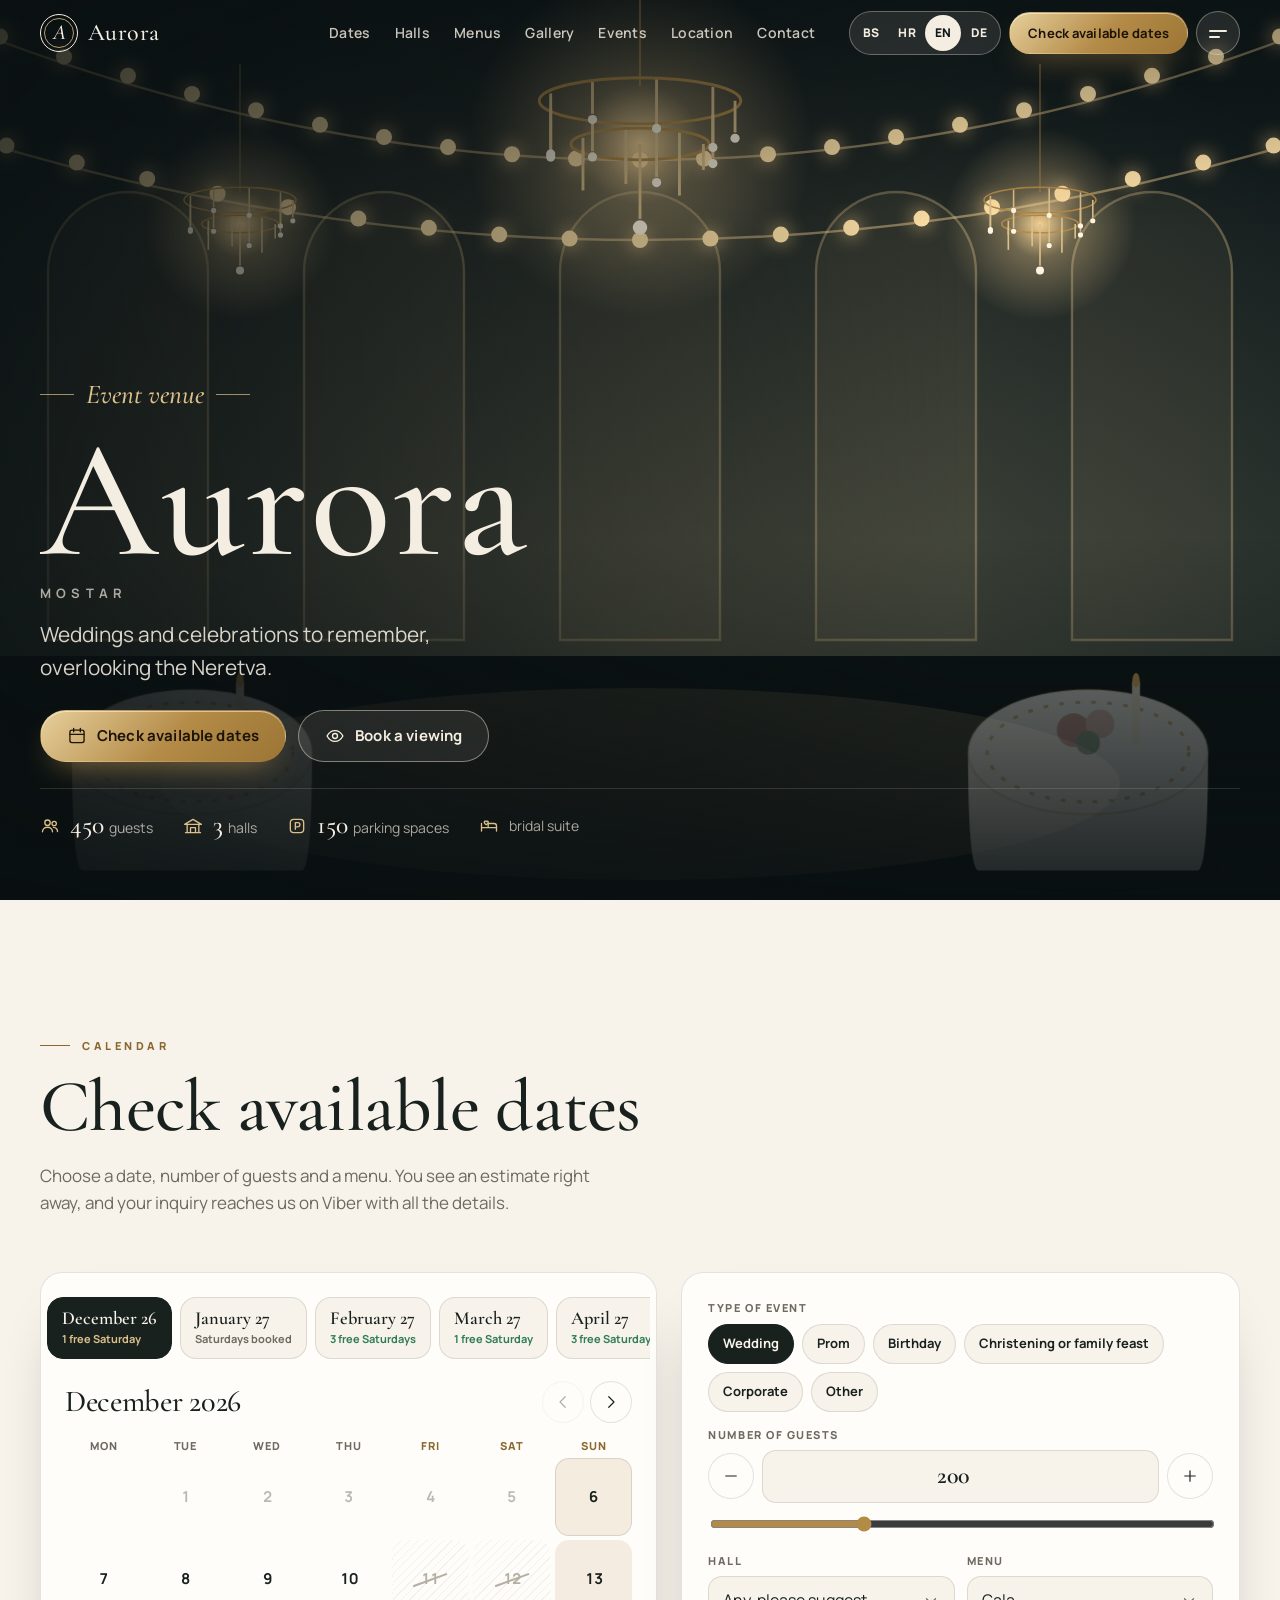
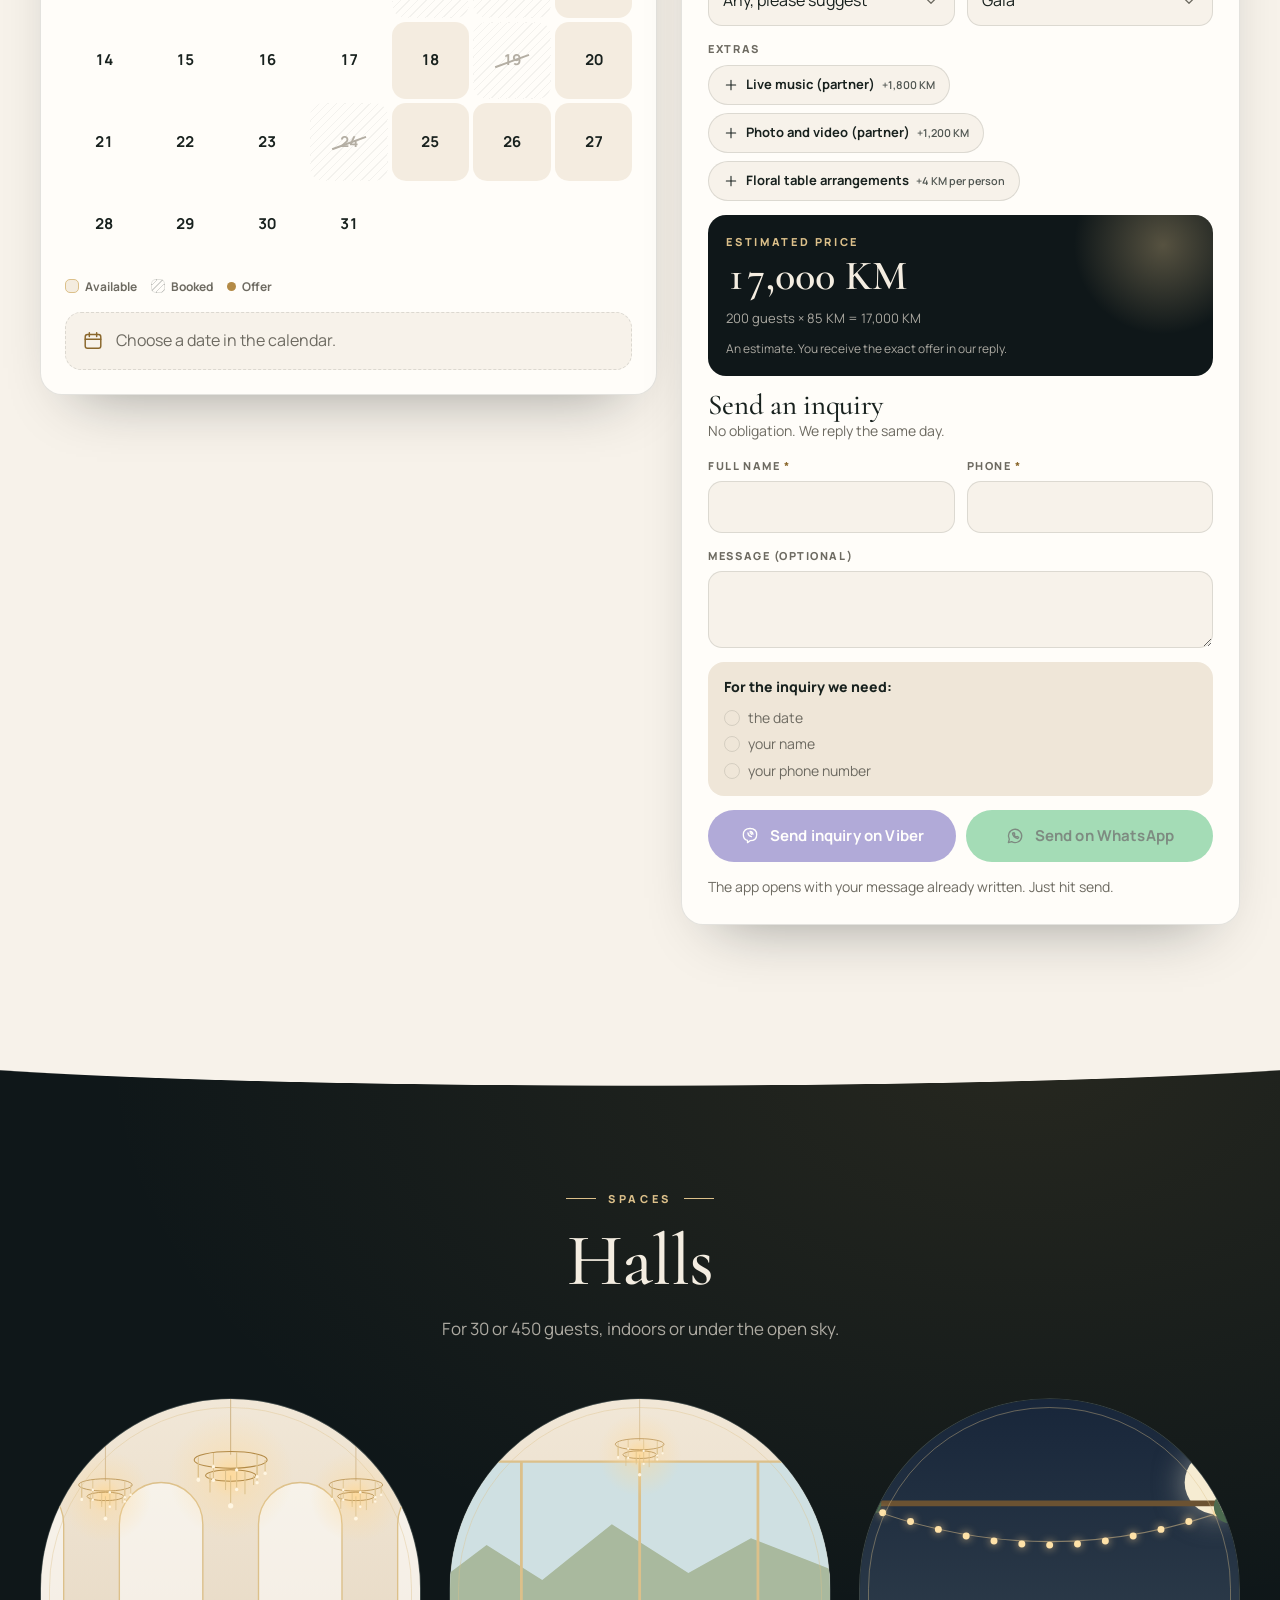
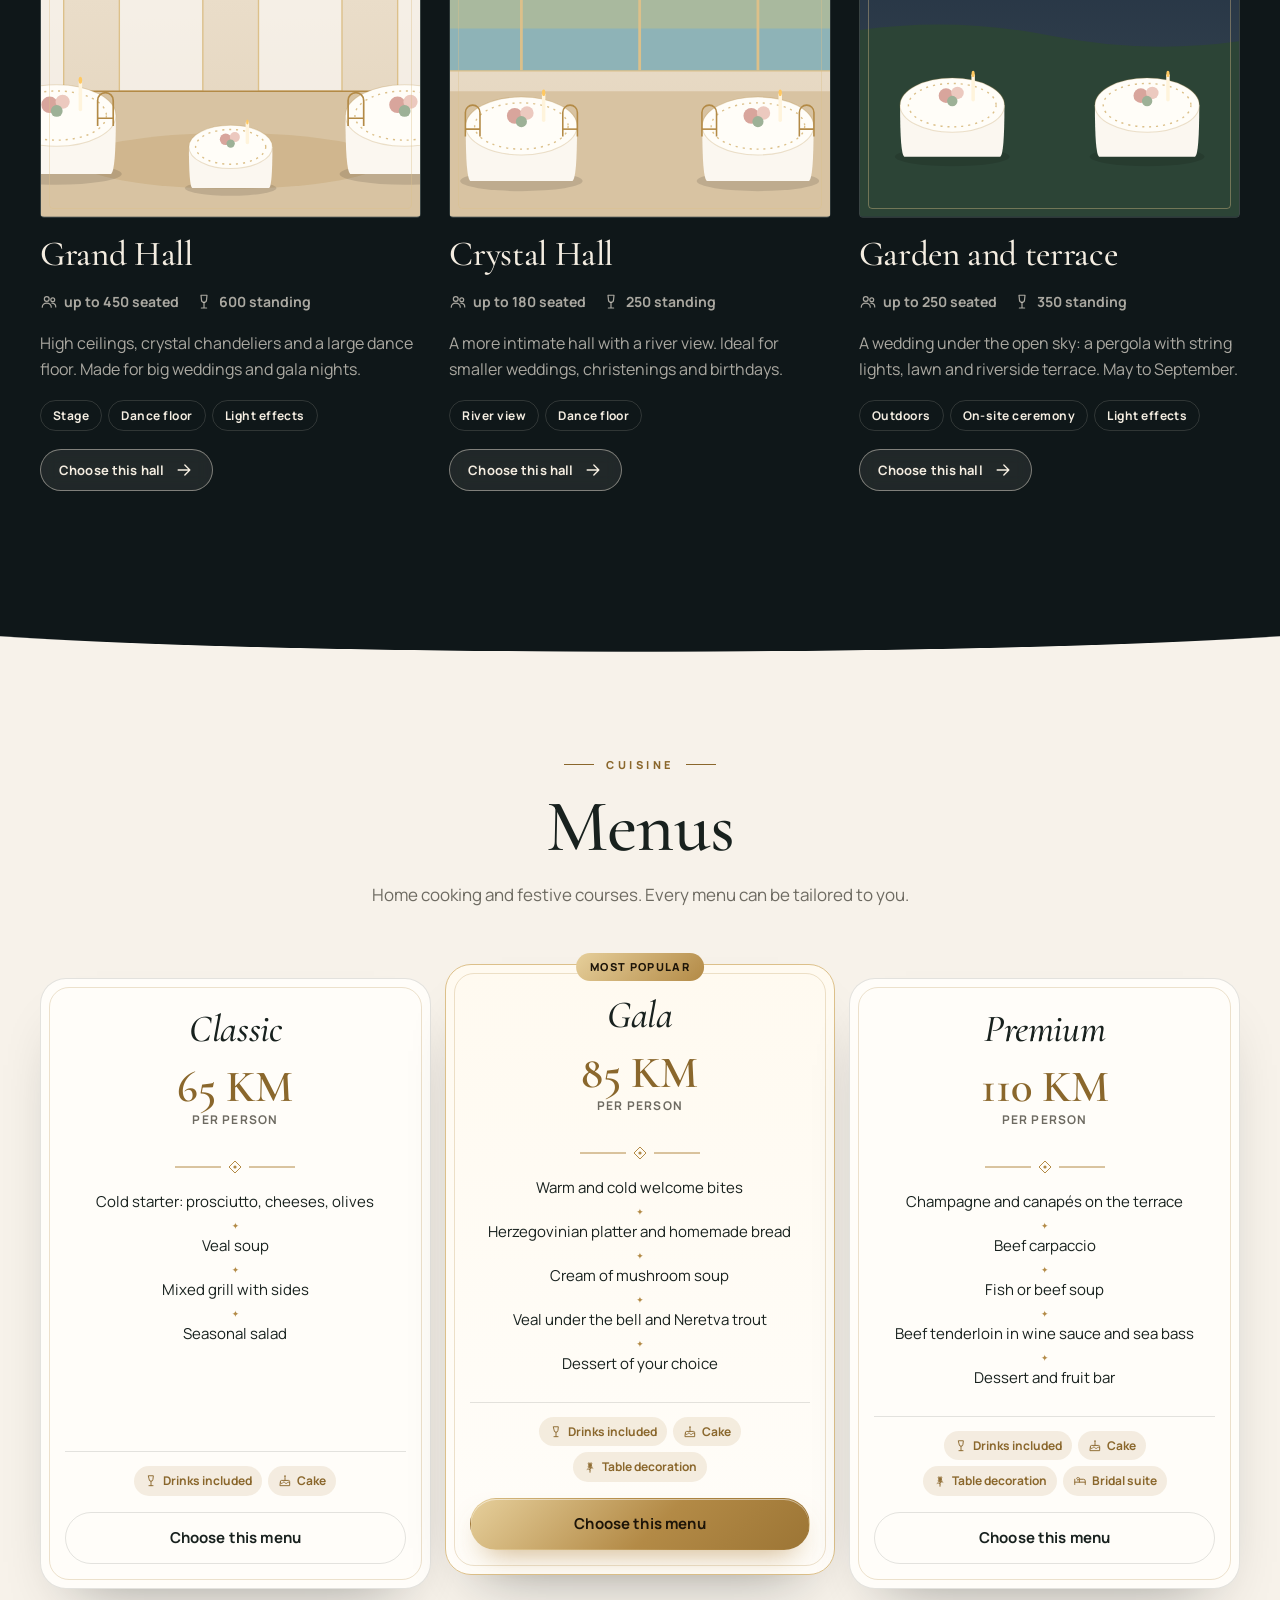
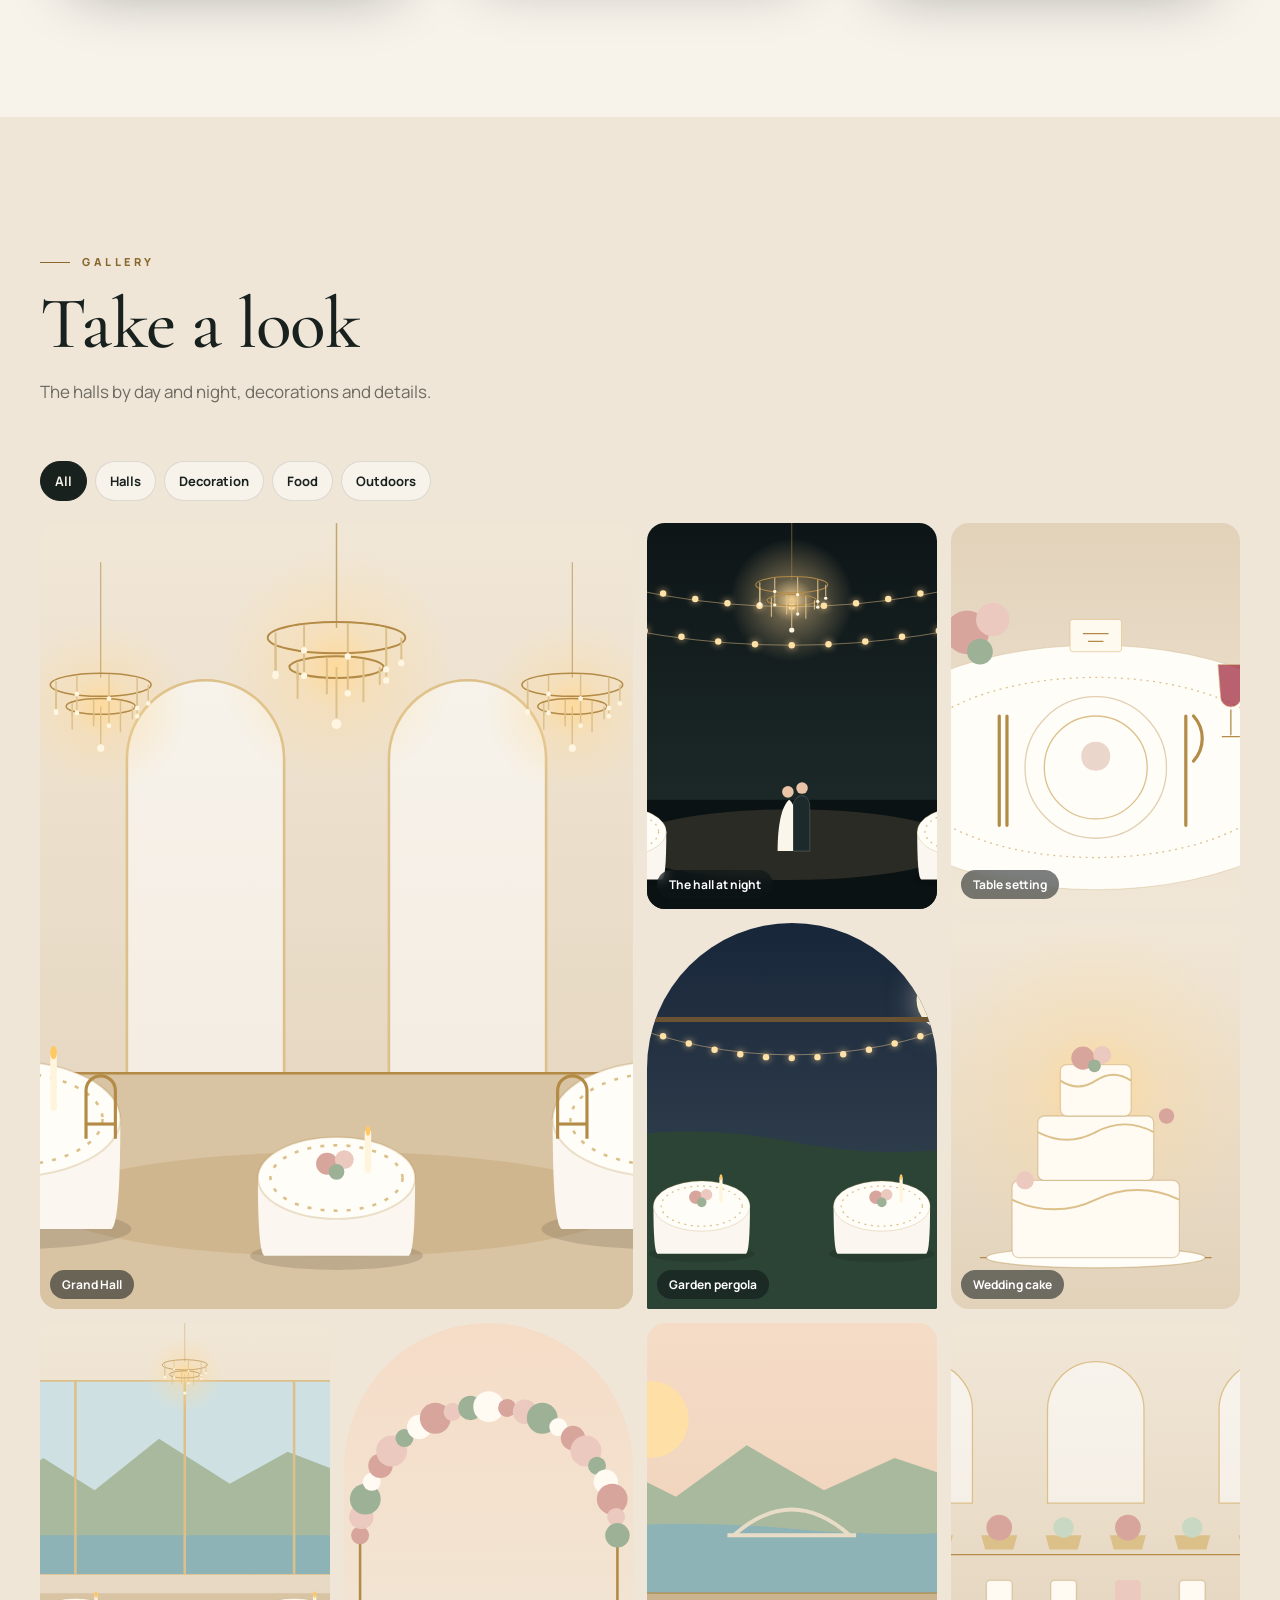
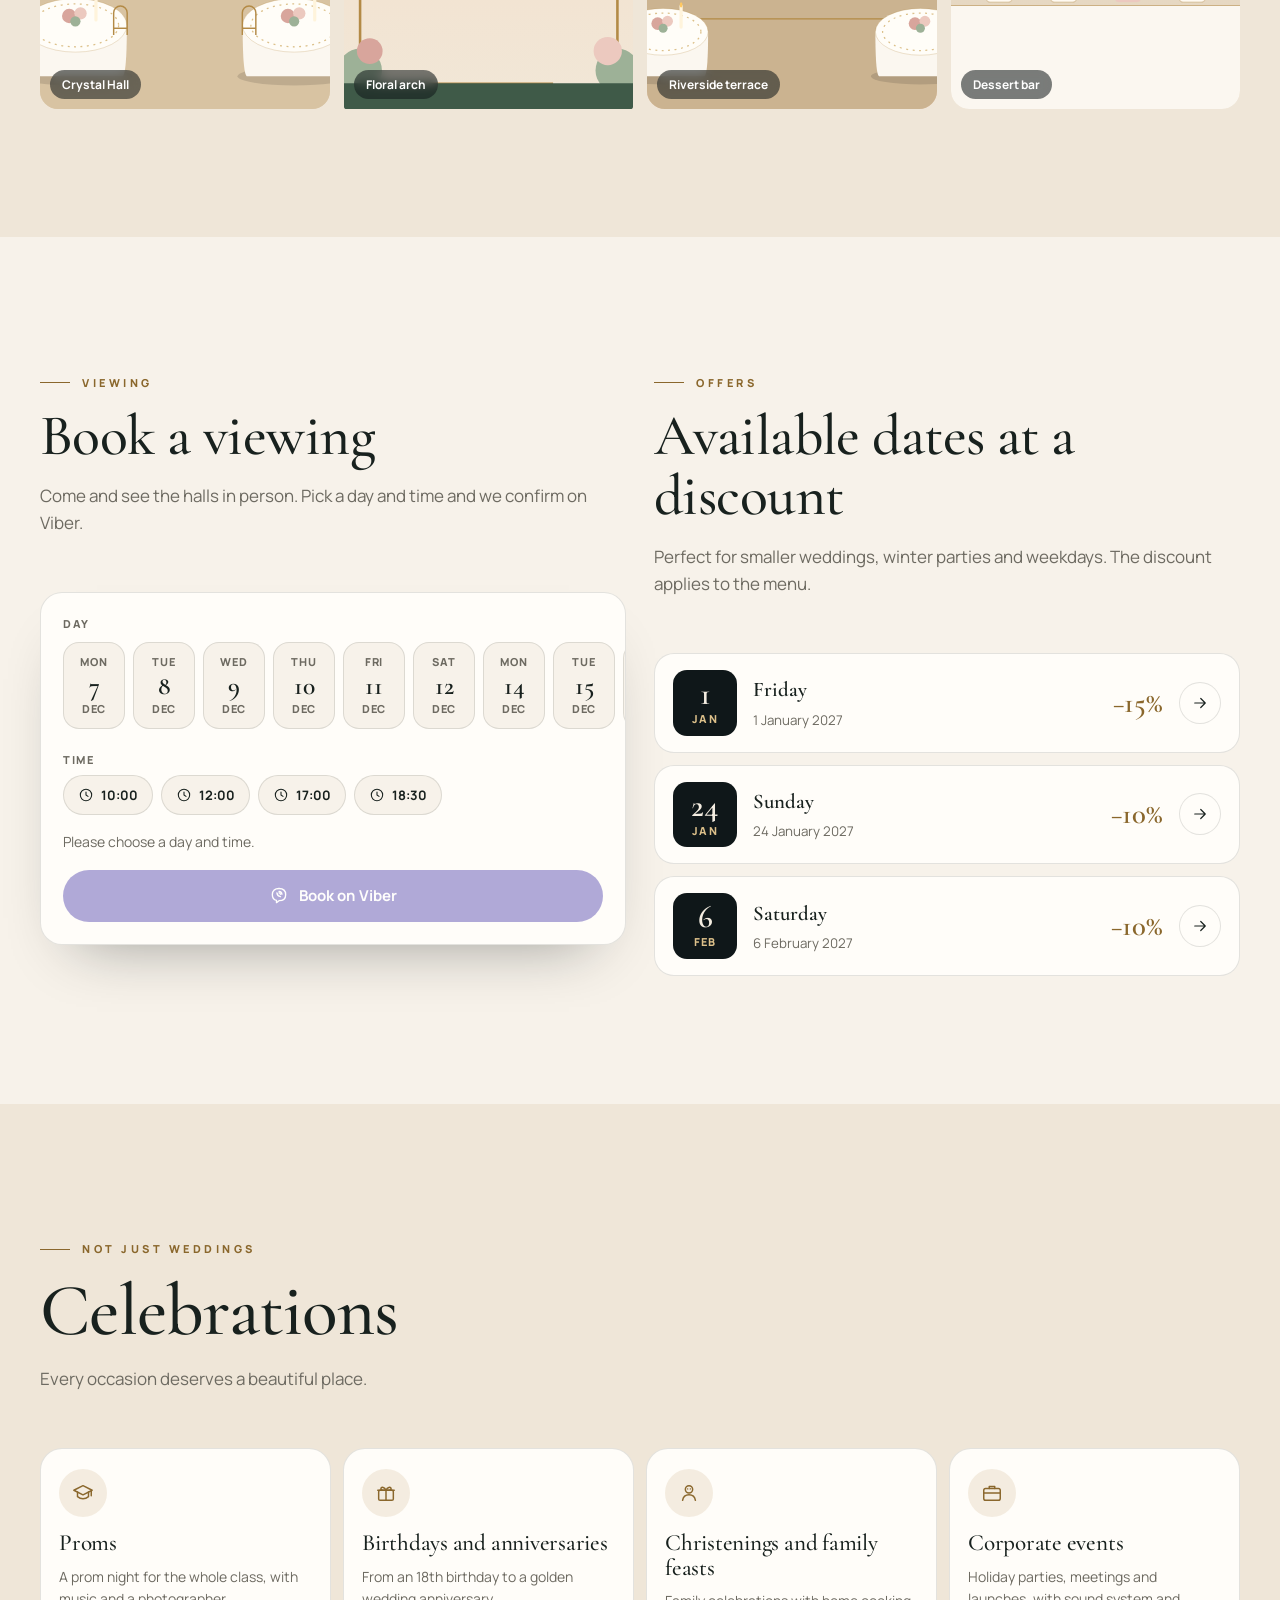
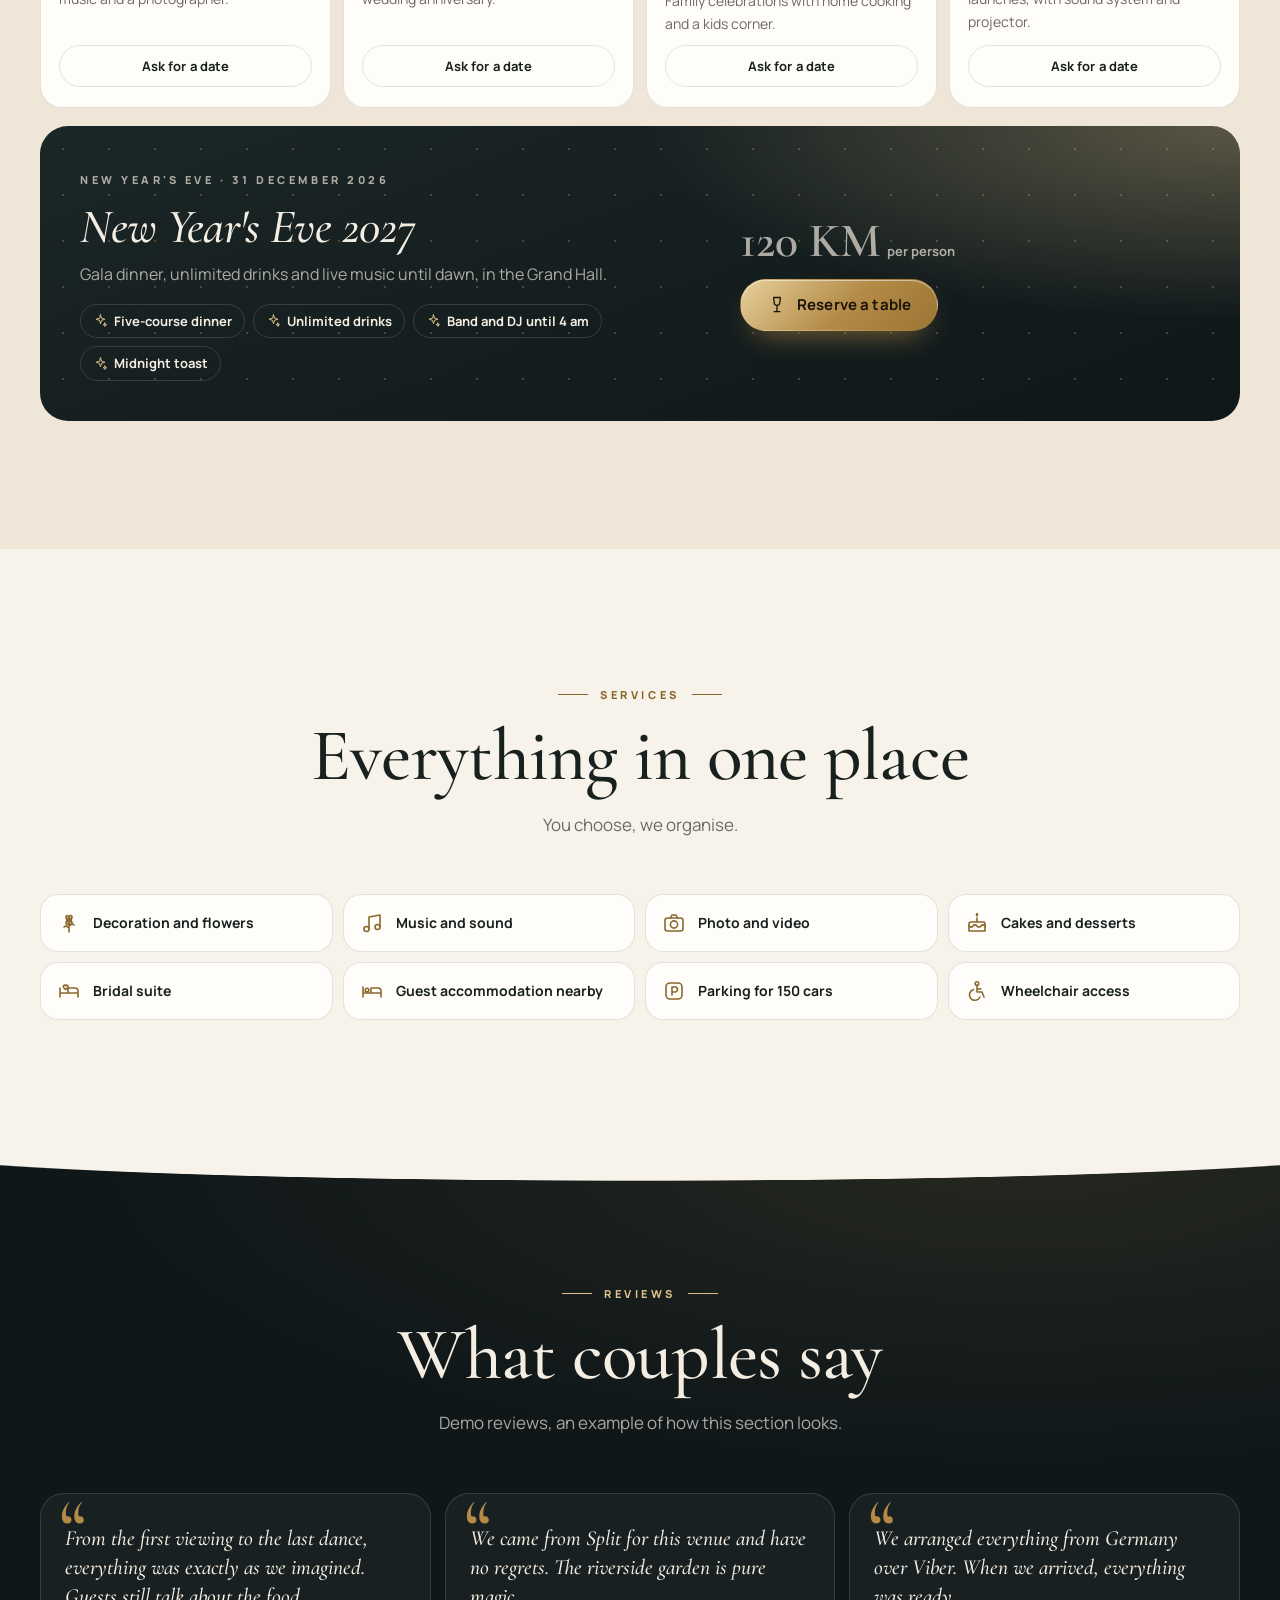
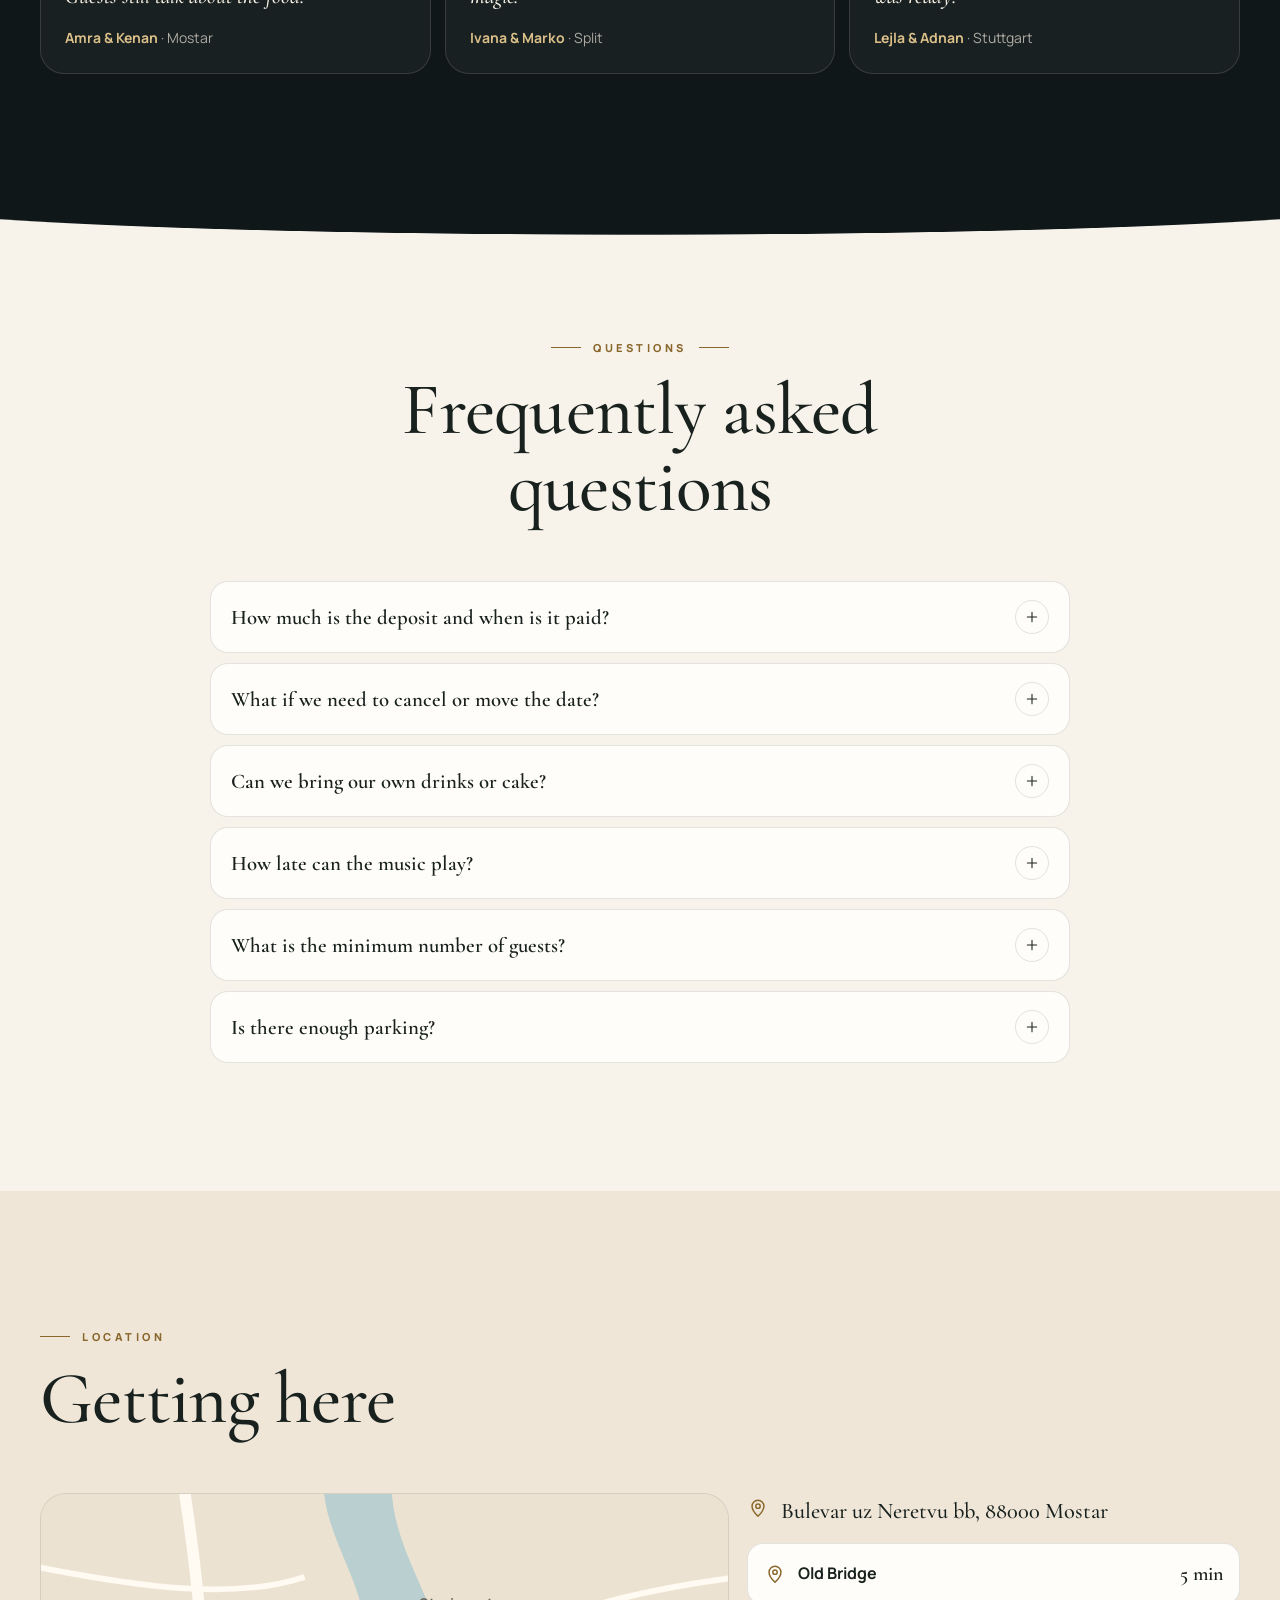
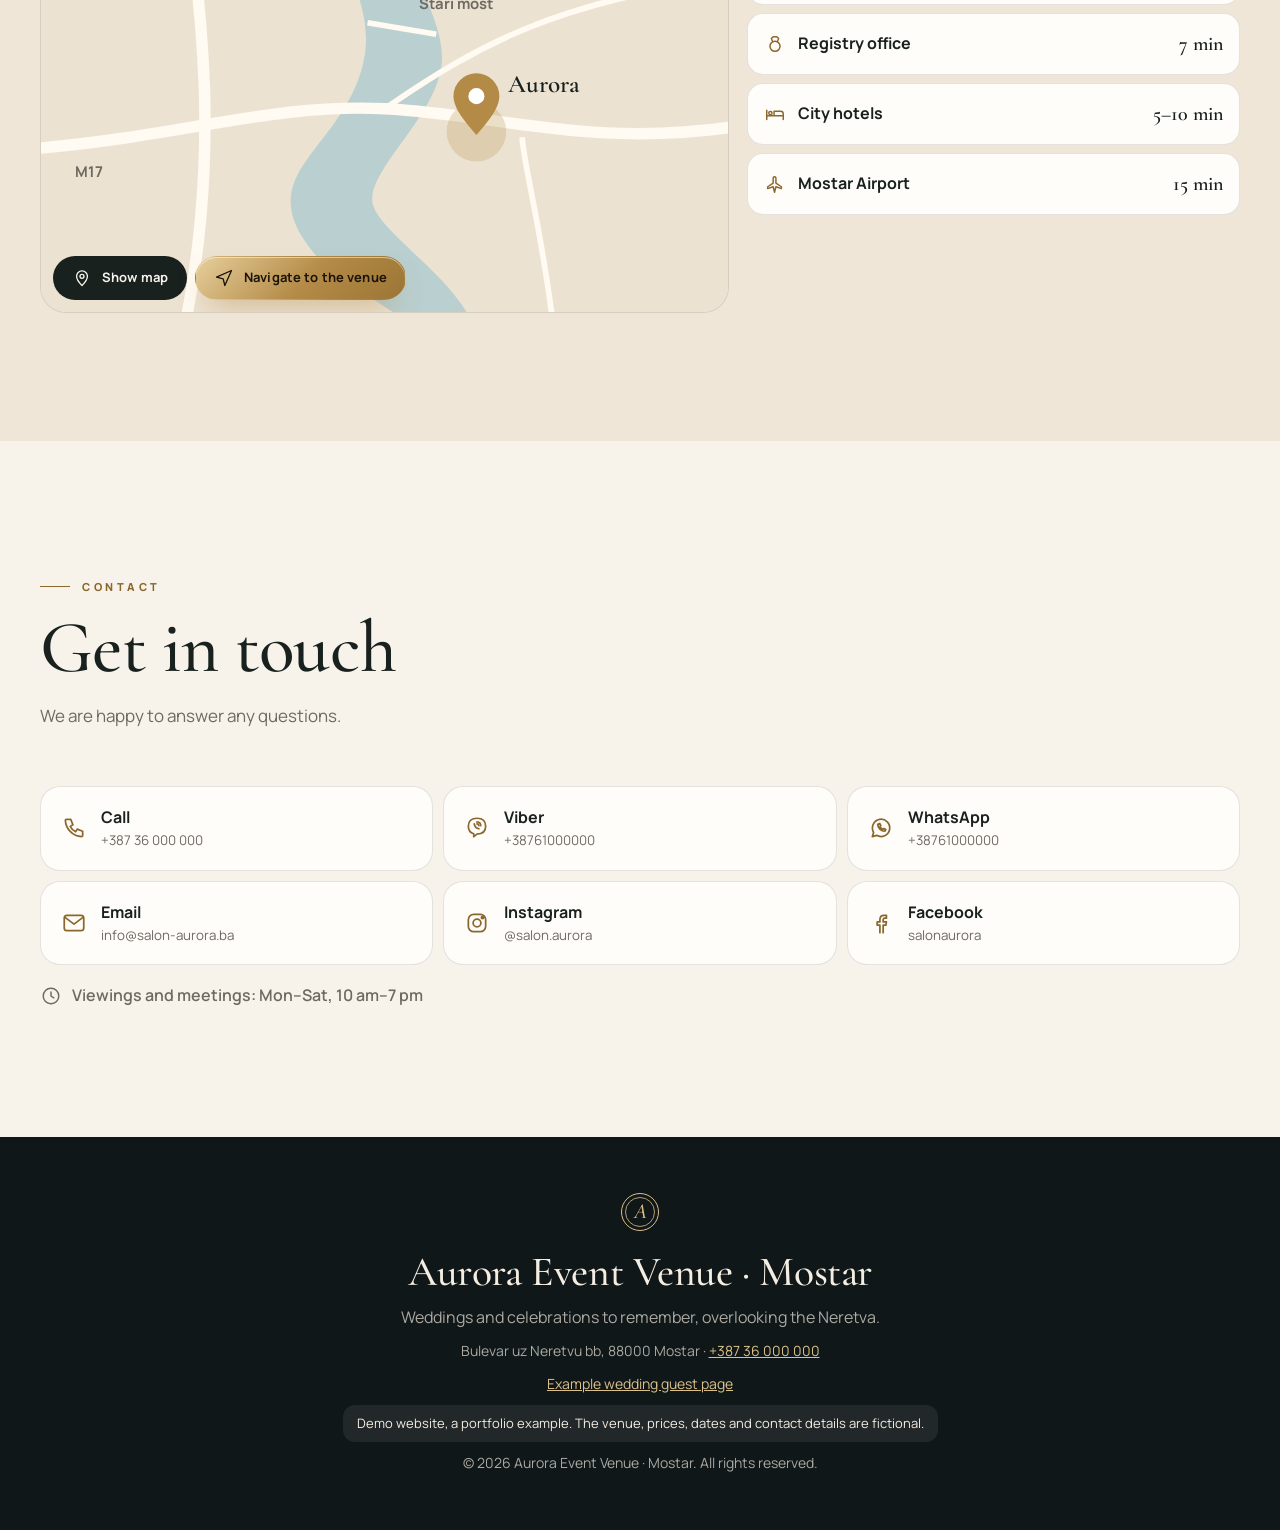
==== index.html @ 3014e02c "Svečani salon: demo stranica sa kalendarom, upitom i stranicom za goste" ====
<!doctype html>
<html lang="bs">
<head>
<meta charset="utf-8">
<meta name="viewport" content="width=device-width, initial-scale=1, viewport-fit=cover">
<title>Svečani salon Aurora · Mostar | Svadbe i proslave</title>
<meta name="description" content="Svečani salon Aurora u Mostaru: tri sale do 450 gostiju, vrt uz Neretvu, svadbeni meniji. Provjerite slobodan datum i pošaljite upit na Viber.">
<!-- DEMO: ukloni ovaj red za pravog klijenta (vidi README, "Objava za pravog klijenta") -->
<meta name="robots" content="noindex, nofollow">
<meta name="theme-color" content="#10181a">
<link rel="canonical" href="https://svecana-sala.grabafaceit.workers.dev/">
<link rel="icon" href="assets/favicon.svg" type="image/svg+xml">
<meta property="og:type" content="website">
<meta property="og:title" content="Svečani salon Aurora · Mostar">
<meta property="og:description" content="Svadbe i proslave uz pogled na Neretvu. Provjerite slobodan datum i pošaljite upit za par sekundi.">
<meta property="og:image" content="https://svecana-sala.grabafaceit.workers.dev/assets/og.jpg">
<meta property="og:image:width" content="1200">
<meta property="og:image:height" content="630">
<meta property="og:url" content="https://svecana-sala.grabafaceit.workers.dev/">
<meta property="og:locale" content="bs_BA">
<meta property="og:locale:alternate" content="hr_HR">
<meta property="og:locale:alternate" content="en_GB">
<meta property="og:locale:alternate" content="de_DE">
<meta name="twitter:card" content="summary_large_image">
<link rel="preload" href="assets/fonts/cormorant-latin-500-normal.woff2" as="font" type="font/woff2" crossorigin>
<link rel="preload" href="assets/fonts/manrope-latin.woff2" as="font" type="font/woff2" crossorigin>
<link rel="stylesheet" href="css/style.css">
<script type="application/ld+json">
{
  "@context": "https://schema.org",
  "@type": ["EventVenue", "FoodEstablishment"],
  "name": "Svečani salon Aurora",
  "description": "Svečani salon za svadbe i proslave u Mostaru, tri sale do 450 gostiju i vrt uz Neretvu.",
  "url": "https://svecana-sala.grabafaceit.workers.dev/",
  "image": "https://svecana-sala.grabafaceit.workers.dev/assets/og.jpg",
  "telephone": "+387 36 000 000",
  "address": { "@type": "PostalAddress", "streetAddress": "Bulevar uz Neretvu bb", "addressLocality": "Mostar", "postalCode": "88000", "addressCountry": "BA" },
  "maximumAttendeeCapacity": 600,
  "servesCuisine": "Bosanska i mediteranska kuhinja",
  "priceRange": "65-110 KM po osobi"
}
</script>
</head>
<body>
<a class="skip" href="#main">Preskoči na sadržaj</a>
<header class="topbar" id="topbar"></header>
<section class="hero" id="top" aria-label="Aurora"></section>
<main id="main" tabindex="-1">
  <noscript><div class="wrap" style="padding:120px 0"><h1>Svečani salon Aurora · Mostar</h1><p>Za pun prikaz stranice uključite JavaScript. Kontakt: +387 36 000 000 (Viber, WhatsApp).</p></div></noscript>
</main>
<footer class="foot" id="foot"></footer>
<nav class="dock" id="dock" aria-label="Brzi kontakt"></nav>
<div class="lightbox" id="lightbox" role="dialog" aria-modal="true" aria-label="Galerija" hidden></div>
<script src="data/salon.js"></script>
<script src="js/i18n.js"></script>
<script src="js/icons.js"></script>
<script src="js/scenes.js"></script>
<script src="js/app.js"></script>
</body>
</html>
---- css/style.css ----
/* =========================================================
   Svečani salon - stil. Boje su varijable na vrhu (mogu se mijenjati preko SALON.theme).
   ========================================================= */

@font-face { font-family: 'Cormorant'; font-style: normal; font-weight: 500; font-display: swap; src: url(../assets/fonts/cormorant-latin-500-normal.woff2) format('woff2'); unicode-range: U+0000-00FF, U+0131, U+0152-0153, U+02BB-02BC, U+02C6, U+02DA, U+02DC, U+0304, U+0308, U+0329, U+2000-206F, U+20AC, U+2122, U+2191, U+2193, U+2212, U+2215, U+FEFF, U+FFFD; }
@font-face { font-family: 'Cormorant'; font-style: normal; font-weight: 500; font-display: swap; src: url(../assets/fonts/cormorant-latin-ext-500-normal.woff2) format('woff2'); unicode-range: U+0100-02BA, U+02BD-02C5, U+02C7-02CC, U+02CE-02D7, U+02DD-02FF, U+0304, U+0308, U+0329, U+1D00-1DBF, U+1E00-1E9F, U+1EF2-1EFF, U+2020, U+20A0-20AB, U+20AD-20C0, U+2113, U+2C60-2C7F, U+A720-A7FF; }
@font-face { font-family: 'Cormorant'; font-style: normal; font-weight: 600; font-display: swap; src: url(../assets/fonts/cormorant-latin-600-normal.woff2) format('woff2'); unicode-range: U+0000-00FF, U+0131, U+0152-0153, U+02BB-02BC, U+02C6, U+02DA, U+02DC, U+0304, U+0308, U+0329, U+2000-206F, U+20AC, U+2122, U+2191, U+2193, U+2212, U+2215, U+FEFF, U+FFFD; }
@font-face { font-family: 'Cormorant'; font-style: normal; font-weight: 600; font-display: swap; src: url(../assets/fonts/cormorant-latin-ext-600-normal.woff2) format('woff2'); unicode-range: U+0100-02BA, U+02BD-02C5, U+02C7-02CC, U+02CE-02D7, U+02DD-02FF, U+0304, U+0308, U+0329, U+1D00-1DBF, U+1E00-1E9F, U+1EF2-1EFF, U+2020, U+20A0-20AB, U+20AD-20C0, U+2113, U+2C60-2C7F, U+A720-A7FF; }
@font-face { font-family: 'Cormorant'; font-style: italic; font-weight: 500; font-display: swap; src: url(../assets/fonts/cormorant-latin-500-italic.woff2) format('woff2'); unicode-range: U+0000-00FF, U+0131, U+0152-0153, U+02BB-02BC, U+02C6, U+02DA, U+02DC, U+0304, U+0308, U+0329, U+2000-206F, U+20AC, U+2122, U+2191, U+2193, U+2212, U+2215, U+FEFF, U+FFFD; }
@font-face { font-family: 'Cormorant'; font-style: italic; font-weight: 500; font-display: swap; src: url(../assets/fonts/cormorant-latin-ext-500-italic.woff2) format('woff2'); unicode-range: U+0100-02BA, U+02BD-02C5, U+02C7-02CC, U+02CE-02D7, U+02DD-02FF, U+0304, U+0308, U+0329, U+1D00-1DBF, U+1E00-1E9F, U+1EF2-1EFF, U+2020, U+20A0-20AB, U+20AD-20C0, U+2113, U+2C60-2C7F, U+A720-A7FF; }
@font-face { font-family: 'Manrope'; font-style: normal; font-weight: 400 800; font-display: swap; src: url(../assets/fonts/manrope-latin.woff2) format('woff2'); unicode-range: U+0000-00FF, U+0131, U+0152-0153, U+02BB-02BC, U+02C6, U+02DA, U+02DC, U+0304, U+0308, U+0329, U+2000-206F, U+20AC, U+2122, U+2191, U+2193, U+2212, U+2215, U+FEFF, U+FFFD; }
@font-face { font-family: 'Manrope'; font-style: normal; font-weight: 400 800; font-display: swap; src: url(../assets/fonts/manrope-latin-ext.woff2) format('woff2'); unicode-range: U+0100-02BA, U+02BD-02C5, U+02C7-02CC, U+02CE-02D7, U+02DD-02FF, U+0304, U+0308, U+0329, U+1D00-1DBF, U+1E00-1E9F, U+1EF2-1EFF, U+2020, U+20A0-20AB, U+20AD-20C0, U+2113, U+2C60-2C7F, U+A720-A7FF; }

:root {
  --bg: #f7f2ea; --bg-2: #efe6d8; --card: #fffdf9; --ink: #18211e; --ink-2: #2a3530; --muted: #6d6a61; --line: rgba(24, 33, 30, 0.12);
  --gold: #b38a46; --gold-2: #dcc08a; --gold-ink: #8a672c; --gold-soft: rgba(179, 138, 70, 0.14);
  --rose: #d8a59c; --sage: #9db197;
  --night: #0f1719; --night-2: #1b282a; --on-dark: #f4ede1; --on-dark-muted: rgba(244, 237, 225, 0.68); --line-dark: rgba(244, 237, 225, 0.14);
  --ok: #2f7d57; --busy: #b4aea3;
  /* boje ilustracija */
  --sc-wall: #f1e7d7; --sc-wall2: #e2d2ba; --sc-glow: #ffd998; --sc-night: #0d1517; --sc-night2: #22302f;
  --sc-dusk: #18263a; --sc-dusk2: #3c4b55; --sc-sky: #f5dcc7; --sc-sky2: #eccdb5;
  --radius: 22px; --shadow: 0 30px 60px -36px rgba(16, 24, 26, 0.45);
  --serif: 'Cormorant', 'Cormorant Garamond', Georgia, serif; --sans: 'Manrope', system-ui, -apple-system, sans-serif;
}

/* ---------- osnovno ---------- */
*, *::before, *::after { box-sizing: border-box; }
html { scroll-behavior: smooth; -webkit-text-size-adjust: 100%; }
body { margin: 0; background: var(--bg); color: var(--ink); font-family: var(--sans); font-size: 1rem; line-height: 1.6; -webkit-font-smoothing: antialiased; overflow-x: hidden; }
body.locked { overflow: hidden; }
h1, h2, h3, h4 { font-family: var(--serif); font-weight: 500; line-height: 1.05; margin: 0; letter-spacing: -0.01em; }
p { margin: 0; }
a { color: inherit; }
img { max-width: 100%; display: block; }
button, input, select, textarea { font: inherit; color: inherit; }
button { cursor: pointer; }
.wrap { width: min(1200px, 100% - 32px); margin-inline: auto; }
.sr-only { position: absolute; width: 1px; height: 1px; overflow: hidden; clip: rect(0 0 0 0); white-space: nowrap; }
.skip { position: absolute; left: 12px; top: -60px; z-index: 100; background: var(--ink); color: var(--bg); padding: 10px 14px; border-radius: 10px; }
.skip:focus { top: 12px; }
:focus-visible { outline: 2px solid var(--gold); outline-offset: 3px; border-radius: 8px; }
.ic { width: 22px; height: 22px; flex: none; }
.scene { width: 100%; height: 100%; display: block; }
.muted { color: var(--muted); }
.small { font-size: 0.875rem; }
.center { text-align: center; }

/* ---------- ilustracije ---------- */
.sc-window { fill: rgba(255, 255, 255, 0.55); stroke: var(--gold-2); stroke-width: 2; }
.sc-window-night { fill: rgba(255, 217, 152, 0.05); stroke: rgba(220, 192, 138, 0.35); stroke-width: 1.5; }
.sc-floor { fill: #d8c3a2; } .sc-floor-night { fill: #0b1213; }
.sc-dancefloor { fill: rgba(179, 138, 70, 0.22); } .sc-dancefloor-night { fill: rgba(255, 217, 152, 0.12); }
.sc-goldline { fill: none; stroke: var(--gold); stroke-width: 2; }
.sc-goldfill { fill: var(--gold-2); }
.sc-wire { fill: none; stroke: rgba(179, 138, 70, 0.7); stroke-width: 1.5; }
.sc-lightwire { stroke: rgba(255, 217, 152, 0.45); }
.sc-crystal { stroke: var(--gold-2); stroke-width: 2; }
.sc-bead { fill: #fff6e2; }
.sc-bulb { fill: #ffe2a8; filter: drop-shadow(0 0 6px rgba(255, 210, 140, 0.9)); }
.sc-shadow { fill: rgba(0, 0, 0, 0.12); }
.sc-cloth { fill: #fbf7f0; } .sc-clothtop { fill: #fffdf8; stroke: rgba(179, 138, 70, 0.25); stroke-width: 1.5; } .sc-runner { fill: none; stroke: var(--gold-2); stroke-width: 2; stroke-dasharray: 3 7; }
.sc-rose { fill: var(--rose); } .sc-rose2 { fill: #ecc9bf; } .sc-leaf { fill: var(--sage); } .sc-bloomw { fill: #fffaf2; }
.sc-candle { stroke: #fff4dc; stroke-width: 5; stroke-linecap: round; } .sc-flame { fill: #ffc861; animation: flicker 1.4s ease-in-out infinite alternate; transform-box: fill-box; transform-origin: bottom; }
.sc-chair { fill: none; stroke: var(--gold); stroke-width: 3; }
.sc-skin { fill: #e9c4a6; } .sc-dress { fill: #fbf6ec; } .sc-suit { fill: #1d2a2c; stroke: rgba(255, 255, 255, 0.25); }
.sc-glasswall { fill: #cfe0e2; stroke: var(--gold-2); stroke-width: 3; } .sc-mullion { stroke: var(--gold-2); stroke-width: 4; }
.sc-river { fill: #8eb3b7; } .sc-hill { fill: #a9b99e; } .sc-sun { fill: #ffe0a3; opacity: 0.9; } .sc-moon { fill: #f6ecd2; filter: drop-shadow(0 0 22px rgba(246, 236, 210, 0.5)); }
.sc-lawn { fill: #3f5a48; } .sc-dark .sc-lawn { fill: #2c4436; } .sc-pergola { stroke: #6b5232; stroke-width: 8; fill: none; } .sc-foliage circle { fill: #4c6a4f; } .sc-shrubs circle { fill: #223a2d; }
.sc-bridge { fill: none; stroke: #e9dcc6; stroke-width: 6; } .sc-deck { fill: #cbb390; }
.sc-plate { fill: #fffdf8; stroke: rgba(179, 138, 70, 0.4); stroke-width: 2; } .sc-plate2 { fill: none; stroke: var(--gold-2); stroke-width: 2; } .sc-napkin { fill: #ead6cb; }
.sc-cutlery { stroke: var(--gold); stroke-width: 5; stroke-linecap: round; fill: none; } .sc-wine { fill: rgba(162, 46, 64, 0.75); stroke: var(--gold-2); } .sc-wine2 { fill: rgba(255, 240, 200, 0.6); stroke: var(--gold-2); }
.sc-card { fill: #fffaf0; stroke: var(--gold-2); }
.sc-cake { fill: #fffaf2; stroke: rgba(179, 138, 70, 0.35); stroke-width: 2; } .sc-icing { fill: none; stroke: var(--gold-2); stroke-width: 3; } .sc-macaron { fill: #c9d8c2; }
.sc-archline { fill: none; stroke: var(--gold); stroke-width: 4; }
.sc-twinkle { animation: twinkle 3.2s ease-in-out infinite; }
@keyframes twinkle { 50% { opacity: 0.55; } }
@keyframes flicker { to { transform: scaleY(1.15) skewX(-4deg); } }

/* ---------- zaglavlje ---------- */
.topbar { position: fixed; inset: 0 0 auto; z-index: 50; padding-top: env(safe-area-inset-top); color: var(--on-dark); transition: background-color 0.4s, color 0.4s, box-shadow 0.4s; }
.scrolled .topbar { background: color-mix(in srgb, var(--bg) 90%, transparent); -webkit-backdrop-filter: blur(16px) saturate(1.2); backdrop-filter: blur(16px) saturate(1.2); color: var(--ink); box-shadow: 0 1px 0 var(--line); }
.topbar::after { content: ''; position: absolute; left: 0; right: 0; bottom: 0; height: 2px; transform-origin: 0 50%; transform: scaleX(var(--progress, 0)); background: linear-gradient(90deg, var(--gold), var(--gold-2)); opacity: 0; transition: opacity 0.3s; }
.scrolled .topbar::after { opacity: 1; }
.topbar-in { display: flex; align-items: center; gap: 12px; height: 66px; width: min(1200px, 100% - 32px); margin-inline: auto; }
.brand { display: flex; align-items: center; gap: 10px; text-decoration: none; min-width: 0; }
.brand-mono { display: grid; place-items: center; width: 38px; height: 38px; flex: none; border-radius: 50%; border: 1px solid currentColor; font-family: var(--serif); font-style: italic; font-size: 1.35rem; line-height: 1; position: relative; }
.brand-mono::after { content: ''; position: absolute; inset: 3px; border-radius: 50%; border: 1px solid var(--gold-2); opacity: 0.8; }
.brand-name { font-family: var(--serif); font-size: 1.5rem; letter-spacing: 0.02em; white-space: nowrap; }
.brand-logo { height: 40px; width: auto; }
.topnav { display: none; position: relative; gap: 24px; margin-left: auto; font-size: 0.875rem; font-weight: 600; letter-spacing: 0.02em; }
.topnav a { position: relative; padding: 8px 0; text-decoration: none; opacity: 0.82; transition: opacity 0.25s; }
.topnav a:hover, .topnav a.is-active { opacity: 1; }
.topnav-pill { position: absolute; left: 0; bottom: 0; width: 0; height: 1.5px; background: var(--gold); opacity: 0; transition: transform 0.55s cubic-bezier(0.2, 0.9, 0.2, 1), width 0.55s cubic-bezier(0.2, 0.9, 0.2, 1), opacity 0.3s; }
.top-tools { display: flex; align-items: center; gap: 8px; margin-left: auto; }
.seg { position: relative; display: flex; padding: 3px; border-radius: 999px; border: 1px solid rgba(244, 237, 225, 0.32); background: rgba(244, 237, 225, 0.1); }
.scrolled .topbar .seg { border-color: var(--line); background: rgba(24, 33, 30, 0.04); }
.seg button { position: relative; z-index: 1; flex: 1 1 0; min-width: 36px; min-height: 36px; padding: 0 8px; border: 0; border-radius: 999px; background: transparent; font-size: 0.75rem; font-weight: 800; letter-spacing: 0.04em; transition: color 0.3s; }
.seg-thumb { position: absolute; top: 3px; bottom: 3px; left: 3px; width: calc((100% - 6px) / var(--n, 2)); transform: translateX(calc(var(--k, 0) * 100%)); border-radius: 999px; background: var(--on-dark); transition: transform 0.45s cubic-bezier(0.2, 0.9, 0.2, 1.1); }
.seg button[aria-pressed='true'] { color: var(--night); }
.scrolled .topbar .seg-thumb { background: var(--ink); }
.scrolled .topbar .seg button[aria-pressed='true'] { color: var(--bg); }
.topbar .top-cta { display: none; }
.menu-btn { display: inline-grid; place-items: center; width: 44px; height: 44px; flex: none; border-radius: 50%; border: 1px solid rgba(244, 237, 225, 0.35); background: rgba(244, 237, 225, 0.1); color: inherit; transition: background-color 0.3s, border-color 0.3s; }
.scrolled .topbar .menu-btn { background: var(--ink); border-color: transparent; color: var(--bg); }
.mb-lines { position: relative; display: block; width: 18px; height: 12px; }
.mb-lines i { position: absolute; left: 0; height: 1.5px; border-radius: 2px; background: currentColor; transition: transform 0.45s cubic-bezier(0.2, 0.9, 0.2, 1), width 0.3s, top 0.3s; }
.mb-lines i:first-child { top: 3px; width: 18px; } .mb-lines i:last-child { top: 9px; width: 11px; }
.menu-btn:hover .mb-lines i:last-child { width: 18px; }
.menu-btn.is-x .mb-lines i:first-child { top: 6px; transform: rotate(45deg); } .menu-btn.is-x .mb-lines i:last-child { top: 6px; width: 18px; transform: rotate(-45deg); }
@media (max-width: 419px) { .brand-name { font-size: 1.3rem; } .seg button { min-width: 32px; padding: 0 6px; } .brand-mono { width: 34px; height: 34px; } }
@media (min-width: 1000px) {
  .topnav { display: flex; }
  .top-tools { margin-left: 22px; }
}
@media (min-width: 1180px) { .topbar .top-cta { display: inline-flex; } }

/* ---------- dugmad ---------- */
.btn { position: relative; display: inline-flex; align-items: center; justify-content: center; gap: 10px; min-height: 52px; padding: 0 26px; border-radius: 999px; border: 1px solid transparent; font-weight: 700; font-size: 0.9375rem; letter-spacing: 0.01em; text-decoration: none; cursor: pointer; overflow: hidden; isolation: isolate; transition: transform 0.2s, box-shadow 0.3s, background-color 0.3s, color 0.3s, border-color 0.3s; }
.btn:active { transform: scale(0.97); }
.btn .ic { width: 20px; height: 20px; }
.btn-gold { color: #1c1408; background: linear-gradient(135deg, #e6cf9b, var(--gold) 55%, #9c7535); box-shadow: 0 14px 30px -14px rgba(179, 138, 70, 0.8), inset 0 1px 0 rgba(255, 255, 255, 0.5); }
.btn-gold::after { content: ''; position: absolute; inset: 0; z-index: -1; background: linear-gradient(110deg, transparent 30%, rgba(255, 255, 255, 0.55) 50%, transparent 70%); transform: translateX(-130%); transition: transform 0.9s ease; }
.btn-gold:hover::after { transform: translateX(130%); }
.btn-dark { background: var(--ink); color: var(--bg); }
.btn-dark:hover { background: var(--ink-2); }
.btn-line { border-color: var(--line); background: transparent; color: var(--ink); }
.btn-line:hover { border-color: var(--gold); color: var(--gold-ink); }
.btn-ghost { border-color: rgba(244, 237, 225, 0.45); background: rgba(244, 237, 225, 0.08); color: var(--on-dark); -webkit-backdrop-filter: blur(8px); backdrop-filter: blur(8px); }
.btn-ghost:hover { background: rgba(244, 237, 225, 0.16); }
.btn-small { min-height: 42px; padding: 0 18px; font-size: 0.8125rem; }
.btn-viber { background: #7360f2; color: #fff; } .btn-wa { background: #25d366; color: #08331b; }
.btn.is-locked { filter: grayscale(0.4); opacity: 0.55; }

/* ---------- prvi ekran ---------- */
.hero { position: relative; min-height: 100vh; min-height: 100svh; display: flex; align-items: flex-end; overflow: hidden; color: var(--on-dark); background: var(--night); isolation: isolate; }
.hero-art { position: absolute; inset: -4% 0 0; z-index: -2; will-change: transform; }
.hero-art .scene, .hero-art img, .hero-art video { width: 100%; height: 100%; object-fit: cover; }
.hero-art > * { animation: heroZoom 30s ease-in-out infinite alternate; transform-origin: 50% 60%; }
@keyframes heroZoom { to { transform: scale(1.06); } }
.hero-shade { position: absolute; inset: 0; z-index: -1; background: linear-gradient(180deg, rgba(10, 16, 17, 0.6) 0%, rgba(10, 16, 17, 0.15) 30%, rgba(10, 16, 17, 0.2) 55%, rgba(10, 16, 17, 0.92) 100%); }
.hero-in { position: relative; padding: calc(96px + env(safe-area-inset-top)) 0 calc(28px + env(safe-area-inset-bottom)); will-change: opacity, transform; }
.hero-kind { display: inline-flex; align-items: center; gap: 12px; font-family: var(--serif); font-style: italic; font-size: clamp(1.25rem, 1rem + 1vw, 1.7rem); color: var(--gold-2); animation: fadeUp 1s 0.1s both; }
.hero-kind::before, .hero-kind::after { content: ''; width: 34px; height: 1px; background: currentColor; opacity: 0.7; }
.hero h1 { margin-top: 10px; font-size: clamp(4rem, 19vw, 10.5rem); line-height: 0.88; letter-spacing: 0.01em; font-weight: 500; }
.h1-name span { display: inline-block; animation: letterIn 1.3s cubic-bezier(0.2, 0.8, 0.2, 1) both; animation-delay: calc(0.25s + var(--i) * 0.08s); }
.hero-shine { background: linear-gradient(100deg, var(--on-dark) 40%, #fff6dd 50%, var(--on-dark) 60%) 0 0 / 250% 100%; -webkit-background-clip: text; background-clip: text; color: transparent; animation: shine 6s 2s ease-in-out infinite; }
@keyframes shine { 0%, 60% { background-position: 100% 0; } 100% { background-position: -50% 0; } }
.hero-city { display: block; margin-top: 14px; font-family: var(--sans); font-size: 0.8125rem; font-weight: 700; letter-spacing: 0.4em; text-transform: uppercase; color: var(--on-dark-muted); animation: fadeUp 1s 0.9s both; }
.hero-tag { margin-top: 18px; max-width: 32ch; font-size: clamp(1.05rem, 1rem + 0.5vw, 1.3rem); color: rgba(244, 237, 225, 0.88); animation: fadeUp 1s 1s both; }
.hero-ctas { display: flex; flex-wrap: wrap; gap: 12px; margin-top: 26px; animation: fadeUp 1s 1.15s both; }
.hero-stats { list-style: none; margin: 26px 0 0; padding: 16px 0 0; display: grid; grid-template-columns: repeat(2, minmax(0, 1fr)); gap: 12px 18px; border-top: 1px solid var(--line-dark); animation: fadeUp 1s 1.3s both; }
.hero-stats li { display: flex; align-items: center; gap: 10px; font-size: 0.875rem; color: var(--on-dark-muted); }
.hero-stats .ic { width: 20px; height: 20px; color: var(--gold-2); }
.hero-stats b { font-family: var(--serif); font-size: 1.6rem; font-weight: 500; color: var(--on-dark); margin-right: 2px; }
@keyframes letterIn { from { opacity: 0; transform: translateY(0.4em); filter: blur(10px); } }
@keyframes fadeUp { from { opacity: 0; transform: translateY(16px); } }
@media (max-width: 639px) { .hero-ctas .btn { flex: 1 1 100%; } }
@media (min-width: 900px) {
  .hero-in { padding-bottom: 54px; }
  .hero-stats { grid-template-columns: repeat(4, auto); justify-content: start; gap: 30px; }
  .hero-shade { background: linear-gradient(90deg, rgba(10, 16, 17, 0.75) 0%, rgba(10, 16, 17, 0.25) 55%, transparent 75%), linear-gradient(180deg, rgba(10, 16, 17, 0.45) 0%, transparent 25%, transparent 60%, rgba(10, 16, 17, 0.85) 100%); }
}

/* ---------- sekcije ---------- */
.sec { position: relative; padding: clamp(72px, 10vw, 130px) 0; scroll-margin-top: 58px; }
.sec-alt { background: var(--bg-2); }
.sec-dark { background: radial-gradient(120% 80% at 80% 0%, rgba(179, 138, 70, 0.14), transparent 60%), var(--night); color: var(--on-dark); }
.sec-dark .lead, .sec-dark .muted { color: var(--on-dark-muted); }
.sec-head { max-width: 680px; margin-bottom: clamp(32px, 5vw, 56px); }
.sec-head.center { margin-inline: auto; text-align: center; }
.eyebrow { display: inline-flex; align-items: center; gap: 12px; font-size: 0.6875rem; font-weight: 800; letter-spacing: 0.32em; text-transform: uppercase; color: var(--gold-ink); }
.sec-dark .eyebrow { color: var(--gold-2); }
.eyebrow::before { content: ''; width: 0; height: 1px; background: currentColor; transition: width 0.9s 0.2s cubic-bezier(0.2, 0.8, 0.2, 1); }
.sec-head.center .eyebrow::after { content: ''; width: 0; height: 1px; background: currentColor; transition: width 0.9s 0.2s cubic-bezier(0.2, 0.8, 0.2, 1); }
.sec-head.in .eyebrow::before, .sec-head.in .eyebrow::after { width: 30px; }
.sec h2 { margin-top: 14px; font-size: clamp(2.6rem, 1.6rem + 4.4vw, 4.6rem); }
.lead { margin-top: 16px; color: var(--muted); font-size: 1.0625rem; max-width: 56ch; }
.sec-head.center .lead { margin-inline: auto; }
.ornament { display: block; width: 120px; height: 14px; margin: 18px auto 0; color: var(--gold); }
.split .w { display: inline-block; overflow: hidden; vertical-align: top; padding-bottom: 0.12em; margin-bottom: -0.12em; }
.split .w > span { display: inline-block; transform: translateY(110%); transition: transform 1s cubic-bezier(0.2, 0.8, 0.2, 1); transition-delay: calc(0.05s + var(--i) * 0.08s); }
.sec-head.in .split .w > span { transform: none; }
.reveal { opacity: 0; transform: translateY(26px); transition: opacity 0.9s cubic-bezier(0.2, 0.7, 0.2, 1), transform 1s cubic-bezier(0.2, 0.7, 0.2, 1); transition-delay: calc(var(--d, 0) * 80ms); }
.reveal.in { opacity: 1; transform: none; }
.arch-img { clip-path: inset(8% 8% 0 8% round 999px 999px 18px 18px); transition: clip-path 1.3s cubic-bezier(0.2, 0.8, 0.2, 1); }
.in .arch-img, .arch-img.in { clip-path: inset(0 0 0 0 round 999px 999px 18px 18px); }

/* ---------- kalendar i upit ---------- */
.book-grid { display: grid; grid-template-columns: minmax(0, 1fr); gap: 18px; }
.book-grid > *, .view-grid > *, .loc-grid > * { min-width: 0; }
.card { background: var(--card); border: 1px solid var(--line); border-radius: var(--radius); box-shadow: var(--shadow); }
.cal-card { padding: 18px; }
.month-strip { display: flex; gap: 8px; margin: -4px -18px 16px; padding: 4px 18px 6px; overflow-x: auto; scroll-snap-type: x proximity; scrollbar-width: none; }
.month-strip::-webkit-scrollbar { display: none; }
.ms-chip { flex: none; scroll-snap-align: start; display: grid; gap: 2px; min-width: 104px; padding: 10px 14px; border-radius: 16px; border: 1px solid var(--line); background: var(--bg); text-align: left; transition: border-color 0.25s, background-color 0.25s, transform 0.25s; }
.ms-chip b { font-family: var(--serif); font-size: 1.15rem; font-weight: 600; text-transform: capitalize; line-height: 1.1; }
.ms-chip small { font-size: 0.6875rem; font-weight: 700; color: var(--ok); }
.ms-chip small.none { color: var(--muted); }
.ms-chip:hover { transform: translateY(-2px); border-color: var(--gold-2); }
.ms-chip[aria-pressed='true'] { background: var(--ink); color: var(--bg); border-color: var(--ink); }
.ms-chip[aria-pressed='true'] small { color: var(--gold-2); }
.cal-head { display: flex; align-items: center; justify-content: space-between; gap: 10px; margin-bottom: 10px; }
.cal-head h3 { font-size: 1.9rem; text-transform: capitalize; }
.cal-nav { display: flex; gap: 6px; }
.icon-btn { display: grid; place-items: center; width: 42px; height: 42px; border-radius: 50%; border: 1px solid var(--line); background: var(--card); transition: border-color 0.2s, background-color 0.2s; }
.icon-btn:hover:not(:disabled) { border-color: var(--gold); }
.icon-btn:disabled { opacity: 0.35; cursor: default; }
.icon-btn .ic { width: 18px; height: 18px; }
.cal-dow, .cal-grid { display: grid; grid-template-columns: repeat(7, minmax(0, 1fr)); gap: 4px; }
.cal-dow span { text-align: center; font-size: 0.6875rem; font-weight: 800; letter-spacing: 0.08em; text-transform: uppercase; color: var(--muted); padding: 4px 0; }
.cal-dow span:nth-child(n+5) { color: var(--gold-ink); }
.cal-day { position: relative; display: grid; place-items: center; aspect-ratio: 1; min-height: 40px; border: 1px solid transparent; border-radius: 14px; background: transparent; font-weight: 700; font-size: 0.9375rem; font-variant-numeric: tabular-nums; transition: background-color 0.2s, border-color 0.2s, color 0.2s, transform 0.2s; }
.cal-day.is-weekend:not(:disabled) { background: var(--gold-soft); }
.cal-day:hover:not(:disabled) { border-color: var(--gold); transform: translateY(-1px); }
.cal-day:disabled { cursor: default; color: rgba(24, 33, 30, 0.3); }
.cal-day.is-busy { color: var(--busy); background: repeating-linear-gradient(135deg, transparent 0 5px, rgba(24, 33, 30, 0.05) 5px 6px); }
.cal-day.is-busy::after { content: ''; position: absolute; left: 26%; right: 26%; top: 50%; height: 1.5px; background: var(--busy); transform: rotate(-20deg); }
.cal-day.is-offer::before { content: ''; position: absolute; top: 6px; right: 6px; width: 7px; height: 7px; border-radius: 50%; background: var(--gold); box-shadow: 0 0 0 3px rgba(179, 138, 70, 0.2); }
.cal-day.is-today { border-color: var(--line); }
.cal-day.is-sel, .cal-day.is-sel.is-weekend:not(:disabled) { background: var(--ink); color: var(--bg); border-color: var(--ink); animation: pop 0.45s cubic-bezier(0.2, 0.9, 0.2, 1.3); }
.cal-day.is-sel::before { background: var(--gold-2); }
@keyframes pop { 40% { transform: scale(1.12); } }
.cal-legend { display: flex; flex-wrap: wrap; gap: 14px; margin-top: 14px; font-size: 0.75rem; font-weight: 700; color: var(--muted); }
.cal-legend span { display: inline-flex; align-items: center; gap: 6px; }
.cal-legend i { width: 14px; height: 14px; border-radius: 5px; display: inline-block; }
.lg-free { background: var(--gold-soft); border: 1px solid var(--gold-2); } .lg-busy { background: repeating-linear-gradient(135deg, transparent 0 3px, rgba(24, 33, 30, 0.18) 3px 4px); border: 1px solid var(--line); } .lg-offer { background: var(--gold); border-radius: 50% !important; width: 9px !important; height: 9px !important; }
.date-pick { display: flex; align-items: center; gap: 12px; margin-top: 16px; padding: 14px 16px; border-radius: 16px; background: var(--bg); border: 1px dashed var(--line); min-height: 58px; }
.date-pick .ic { color: var(--gold-ink); }
.date-pick.has-date { border-style: solid; border-color: var(--gold-2); background: linear-gradient(135deg, rgba(179, 138, 70, 0.1), transparent); animation: glowIn 0.8s ease; }
.date-pick b { font-family: var(--serif); font-size: 1.35rem; font-weight: 600; line-height: 1.2; }
.date-pick .tag { margin-left: auto; padding: 4px 10px; border-radius: 999px; background: rgba(47, 125, 87, 0.12); color: var(--ok); font-size: 0.75rem; font-weight: 800; white-space: nowrap; }
.date-pick .tag.offer { background: var(--gold); color: #1c1408; }
@keyframes glowIn { from { box-shadow: 0 0 0 0 rgba(179, 138, 70, 0.6); } to { box-shadow: 0 0 0 14px rgba(179, 138, 70, 0); } }
.form-card { padding: 20px; display: grid; gap: 14px; }
.field { display: grid; gap: 7px; min-width: 0; }
.field > span, .field-label { font-weight: 800; font-size: 0.6875rem; letter-spacing: 0.14em; text-transform: uppercase; color: var(--muted); }
.req { color: var(--gold-ink); font-style: normal; }
.field input, .field textarea { width: 100%; min-width: 0; min-height: 50px; padding: 12px 14px; border-radius: 14px; border: 1px solid var(--line); background: var(--bg); font-size: 1rem; -webkit-appearance: none; appearance: none; transition: border-color 0.2s, box-shadow 0.2s; }
.field textarea { min-height: 76px; resize: vertical; }
.field input:focus, .field textarea:focus { outline: none; border-color: var(--gold); box-shadow: 0 0 0 4px rgba(179, 138, 70, 0.15); }
.field-row { display: grid; grid-template-columns: repeat(2, minmax(0, 1fr)); gap: 12px; }
.chips { display: flex; flex-wrap: wrap; gap: 8px; }
.chip { display: inline-flex; align-items: center; gap: 7px; min-height: 40px; padding: 0 14px; border-radius: 999px; border: 1px solid var(--line); background: var(--bg); font-size: 0.8125rem; font-weight: 700; transition: background-color 0.2s, border-color 0.2s, color 0.2s; }
.chip .ic { width: 16px; height: 16px; }
.chip:hover { border-color: var(--gold-2); }
.chip[aria-pressed='true'], .chip[aria-checked='true'] { background: var(--ink); border-color: var(--ink); color: var(--bg); }
.chip small { font-weight: 600; opacity: 0.75; }
.stepper { display: grid; grid-template-columns: 46px minmax(0, 1fr) 46px; align-items: center; gap: 8px; }
.stepper input { text-align: center; font-family: var(--serif); font-size: 1.5rem; font-weight: 600; padding: 6px; }
.stepper .icon-btn { width: 46px; height: 46px; }
.field input.range { width: 100%; min-height: 0; height: 24px; padding: 0; border: 0; border-radius: 0; background: none; box-shadow: none; accent-color: var(--gold); -webkit-appearance: auto; appearance: auto; }
.cap-warn { font-size: 0.8125rem; color: #9b4a1f; font-weight: 600; }
.cap-warn:empty { display: none; }
.dd { position: relative; }
.dd-btn { display: flex; align-items: center; justify-content: space-between; gap: 10px; width: 100%; min-height: 50px; padding: 0 14px; border-radius: 14px; border: 1px solid var(--line); background: var(--bg); text-align: left; font-size: 1rem; }
.dd-btn:hover, .dd.is-open .dd-btn { border-color: var(--gold); }
.dd-btn .dd-chev { width: 18px; height: 18px; transition: transform 0.3s; color: var(--muted); }
.dd.is-open .dd-chev { transform: rotate(180deg); }
.dd-val { flex: 1; min-width: 0; overflow: hidden; text-overflow: ellipsis; white-space: nowrap; }
.dd-row { grid-template-columns: minmax(0, 1fr); }
@media (min-width: 480px) { .dd-row { grid-template-columns: repeat(2, minmax(0, 1fr)); } }
.dd-list { position: absolute; z-index: 20; left: 0; right: 0; top: calc(100% + 6px); margin: 0; padding: 6px; list-style: none; border-radius: 16px; background: var(--card); border: 1px solid var(--line); box-shadow: 0 24px 50px -20px rgba(16, 24, 26, 0.45); max-height: 280px; overflow: auto; opacity: 0; transform: translateY(-6px); transition: opacity 0.18s, transform 0.18s; scroll-margin: 90px; }
.dd-list.open { opacity: 1; transform: none; }
.dd-list[hidden] { display: none; }
.dd-list li { display: flex; align-items: center; justify-content: space-between; gap: 10px; padding: 11px 12px; border-radius: 10px; cursor: pointer; font-size: 0.9375rem; }
.dd-list li:hover, .dd-list li:focus { background: var(--bg-2); outline: none; }
.dd-list li[aria-selected='true'] { font-weight: 800; color: var(--gold-ink); }
.dd-list .dd-check { width: 16px; height: 16px; opacity: 0; } .dd-list li[aria-selected='true'] .dd-check { opacity: 1; }
.dd-list small { color: var(--muted); font-weight: 600; }
.estimate { position: relative; overflow: hidden; padding: 18px; border-radius: 18px; background: var(--night); color: var(--on-dark); }
.estimate::before { content: ''; position: absolute; right: -40px; top: -60px; width: 180px; height: 180px; border-radius: 50%; background: radial-gradient(circle, rgba(220, 192, 138, 0.35), transparent 70%); }
.est-label { font-size: 0.6875rem; font-weight: 800; letter-spacing: 0.24em; text-transform: uppercase; color: var(--gold-2); }
.est-total { margin-top: 6px; font-family: var(--serif); font-size: 2.6rem; font-weight: 600; line-height: 1; font-variant-numeric: tabular-nums; }
.est-total.bump { animation: bump 0.5s ease; }
@keyframes bump { 40% { transform: scale(1.05); } }
.est-lines { margin-top: 10px; display: grid; gap: 3px; font-size: 0.8125rem; color: var(--on-dark-muted); }
.est-lines .disc { color: var(--gold-2); font-weight: 700; }
.est-note { margin-top: 10px; font-size: 0.75rem; color: var(--on-dark-muted); }
.need { padding: 14px 16px; border-radius: 16px; background: var(--bg-2); font-size: 0.875rem; transition: background-color 0.3s; }
.need p { font-weight: 800; }
.need ul { list-style: none; margin: 8px 0 0; padding: 0; display: grid; gap: 4px; }
.need li { display: flex; align-items: center; gap: 8px; color: var(--muted); }
.need li .ic { width: 16px; height: 16px; padding: 2px; border-radius: 50%; border: 1.5px solid var(--line); color: transparent; transition: all 0.3s; }
.need li.ok { color: var(--ink); } .need li.ok .ic { background: var(--ok); border-color: var(--ok); color: #fff; }
.need.all-ok { background: rgba(47, 125, 87, 0.1); }
.send-btns { display: grid; gap: 10px; }
.form-err { color: #a23a1a; font-weight: 700; font-size: 0.875rem; }
.form-err:empty { display: none; }
@media (min-width: 640px) { .send-btns { grid-template-columns: 1fr 1fr; } .cal-card { padding: 24px; } .form-card { padding: 26px; } }
@media (min-width: 1000px) { .book-grid { grid-template-columns: minmax(0, 1.05fr) minmax(0, 0.95fr); align-items: start; gap: 24px; } .form-card { position: sticky; top: 84px; } }

/* ---------- sale (tamna sekcija) ---------- */
.halls { display: grid; gap: 22px; }
.hall { display: grid; gap: 18px; }
.hall-art { position: relative; aspect-ratio: 4 / 4.4; overflow: hidden; border-radius: 999px 999px 22px 22px; border: 1px solid var(--line-dark); background: var(--night-2); }
.hall-art::after { content: ''; position: absolute; inset: 8px; border-radius: inherit; border: 1px solid rgba(220, 192, 138, 0.4); pointer-events: none; }
.hall-art img, .hall-art .scene { width: 100%; height: 100%; object-fit: cover; transition: transform 1.2s cubic-bezier(0.2, 0.7, 0.2, 1); }
.hall:hover .hall-art .scene, .hall:hover .hall-art img { transform: scale(1.05); }
.hall h3 { font-size: 2.2rem; }
.hall-cap { display: flex; flex-wrap: wrap; gap: 6px 16px; font-size: 0.875rem; color: var(--gold-2); font-weight: 700; }
.hall-cap span { display: inline-flex; align-items: center; gap: 6px; }
.hall-cap .ic { width: 18px; height: 18px; }
.hall p { color: var(--on-dark-muted); }
.feat-list { list-style: none; margin: 0; padding: 0; display: flex; flex-wrap: wrap; gap: 6px; }
.feat-list li { padding: 5px 12px; border-radius: 999px; border: 1px solid var(--line-dark); font-size: 0.75rem; font-weight: 700; letter-spacing: 0.04em; color: var(--on-dark); }
.hall .btn-ghost { justify-self: start; }
@media (min-width: 760px) { .halls { grid-template-columns: repeat(3, minmax(0, 1fr)); gap: 28px; } }

/* ---------- meniji ---------- */
.menus { display: grid; grid-auto-flow: column; grid-auto-columns: 86%; gap: 14px; margin: 0 -16px; padding: 10px 16px 20px; overflow-x: auto; scroll-snap-type: x mandatory; scrollbar-width: none; }
.menus::-webkit-scrollbar { display: none; }
.menu-card { position: relative; scroll-snap-align: center; display: flex; flex-direction: column; gap: 16px; padding: 30px 24px 24px; border-radius: 26px; background: var(--card); border: 1px solid var(--line); box-shadow: var(--shadow); text-align: center; }
.menu-card::before { content: ''; position: absolute; inset: 8px; border-radius: 20px; border: 1px solid rgba(179, 138, 70, 0.25); pointer-events: none; }
.menu-card.is-featured { background: linear-gradient(180deg, #fffaf0, var(--card)); border-color: var(--gold-2); }
.menu-badge { position: absolute; top: -12px; left: 50%; transform: translateX(-50%); padding: 5px 14px; border-radius: 999px; background: linear-gradient(135deg, #e6cf9b, var(--gold)); color: #1c1408; font-size: 0.6875rem; font-weight: 800; letter-spacing: 0.12em; text-transform: uppercase; white-space: nowrap; }
.menu-card h3 { font-size: 2.4rem; font-style: italic; }
.menu-price { font-family: var(--serif); font-size: 2.8rem; font-weight: 600; line-height: 1; color: var(--gold-ink); }
.menu-price small { display: block; margin-top: 4px; font-family: var(--sans); font-size: 0.75rem; font-weight: 700; letter-spacing: 0.1em; text-transform: uppercase; color: var(--muted); }
.courses { list-style: none; margin: 0; padding: 0; display: grid; align-content: start; gap: 10px; flex: 1; }
.courses li { position: relative; font-size: 0.9375rem; padding-bottom: 10px; }
.courses li:not(:last-child)::after { content: '✦'; position: absolute; left: 50%; bottom: -9px; transform: translateX(-50%); font-size: 0.55rem; color: var(--gold); }
.inc-list { list-style: none; margin: 0; padding: 14px 0 0; display: flex; flex-wrap: wrap; justify-content: center; gap: 6px; border-top: 1px solid var(--line); }
.inc-list li { display: inline-flex; align-items: center; gap: 5px; padding: 5px 10px; border-radius: 999px; background: var(--gold-soft); color: var(--gold-ink); font-size: 0.75rem; font-weight: 700; }
.inc-list .ic { width: 14px; height: 14px; }
@media (min-width: 900px) { .menus { grid-auto-flow: row; grid-template-columns: repeat(auto-fit, minmax(0, 1fr)); margin: 0; padding: 14px 0 0; overflow: visible; } .menu-card.is-featured { transform: translateY(-14px); } }

/* ---------- galerija ---------- */
.g-filters { margin-bottom: 22px; }
.gallery { list-style: none; margin: 0; padding: 0; display: grid; grid-template-columns: repeat(2, minmax(0, 1fr)); gap: 10px; }
.g-item { transition: opacity 0.4s, transform 0.4s; }
.g-item.is-hidden { display: none; }
.g-btn { position: relative; display: block; width: 100%; padding: 0; border: 0; overflow: hidden; border-radius: 18px; aspect-ratio: 3 / 4; background: var(--bg-2); cursor: zoom-in; }
.g-item:nth-child(3n+1) .g-btn { border-radius: 999px 999px 18px 18px; }
.g-item.g-wide { grid-column: span 2; } .g-item.g-wide .g-btn { aspect-ratio: 16 / 10; border-radius: 18px; }
.g-art { position: absolute; inset: 0; transition: transform 0.9s cubic-bezier(0.2, 0.7, 0.2, 1); }
.g-art img { width: 100%; height: 100%; object-fit: cover; }
.g-btn:hover .g-art { transform: scale(1.06); }
.g-cap { position: absolute; left: 10px; bottom: 10px; padding: 5px 12px; border-radius: 999px; background: rgba(15, 23, 25, 0.55); color: #fff; font-size: 0.75rem; font-weight: 700; -webkit-backdrop-filter: blur(6px); backdrop-filter: blur(6px); }
@media (min-width: 760px) { .gallery { grid-template-columns: repeat(3, minmax(0, 1fr)); gap: 14px; } .g-item.g-wide { grid-column: span 2; grid-row: span 2; } .g-item.g-wide .g-btn { aspect-ratio: auto; height: 100%; } }
@media (min-width: 1100px) { .gallery { grid-template-columns: repeat(4, minmax(0, 1fr)); } }

/* lightbox */
.lightbox { position: fixed; inset: 0; z-index: 90; display: grid; grid-template-rows: 1fr auto; background: rgba(9, 13, 14, 0.96); -webkit-backdrop-filter: blur(8px); backdrop-filter: blur(8px); opacity: 0; transition: opacity 0.25s; touch-action: pan-y; }
.lightbox.open { opacity: 1; } .lightbox[hidden] { display: none; }
.lb-stage { display: grid; place-items: center; padding: 70px 12px 12px; overflow: hidden; }
.lb-art { width: min(100%, 1000px); aspect-ratio: 4 / 3; max-height: 72vh; border-radius: 16px; overflow: hidden; animation: lbIn 0.35s ease; }
.lb-art:has(img) { width: auto; aspect-ratio: auto; display: grid; place-items: center; }
.lb-art img { max-width: min(100%, 1100px); max-height: calc(100svh - 190px); width: auto; height: auto; object-fit: contain; border-radius: 14px; }
.lb-art.from-r { animation-name: lbR; } .lb-art.from-l { animation-name: lbL; }
@keyframes lbIn { from { opacity: 0; transform: scale(0.96); } } @keyframes lbR { from { opacity: 0; transform: translateX(40px); } } @keyframes lbL { from { opacity: 0; transform: translateX(-40px); } }
.lb-cap { text-align: center; color: var(--on-dark); font-family: var(--serif); font-size: 1.4rem; padding: 10px 16px calc(14px + env(safe-area-inset-bottom)); }
.lb-count { position: absolute; top: 24px; left: 0; right: 0; text-align: center; color: var(--on-dark-muted); font-size: 0.8125rem; font-weight: 700; pointer-events: none; padding-top: env(safe-area-inset-top); }
.lb-btn { position: absolute; z-index: 2; display: grid; place-items: center; width: 48px; height: 48px; border-radius: 50%; border: 1px solid rgba(255, 255, 255, 0.25); background: rgba(255, 255, 255, 0.08); color: #fff; }
.lb-close { top: calc(12px + env(safe-area-inset-top)); right: 12px; }
.lb-prev { left: 12px; bottom: calc(26px + env(safe-area-inset-bottom)); } .lb-next { right: 12px; bottom: calc(26px + env(safe-area-inset-bottom)); }
@media (min-width: 760px) { .lb-prev, .lb-next { top: 50%; bottom: auto; transform: translateY(-50%); } }

/* ---------- razgledanje i akcije ---------- */
.view-grid { display: grid; grid-template-columns: minmax(0, 1fr); gap: 56px; }
.view-grid h2 { font-size: clamp(2.4rem, 1.6rem + 3vw, 3.6rem); }
.view-card { padding: 22px; display: grid; gap: 16px; }
.day-strip { display: flex; gap: 8px; margin: 0 -22px; padding: 2px 22px 6px; overflow-x: auto; scrollbar-width: none; }
.day-strip::-webkit-scrollbar { display: none; }
.day-chip { flex: none; display: grid; justify-items: center; gap: 2px; width: 62px; padding: 10px 0; border-radius: 16px; border: 1px solid var(--line); background: var(--bg); transition: all 0.2s; }
.day-chip small { font-size: 0.6875rem; font-weight: 800; letter-spacing: 0.08em; text-transform: uppercase; color: var(--muted); }
.day-chip b { font-family: var(--serif); font-size: 1.6rem; font-weight: 600; line-height: 1; }
.day-chip[aria-pressed='true'] { background: var(--ink); border-color: var(--ink); color: var(--bg); } .day-chip[aria-pressed='true'] small { color: var(--gold-2); }
.offers { list-style: none; margin: 0; padding: 0; display: grid; gap: 12px; }
.offer { display: flex; align-items: center; gap: 16px; padding: 16px 18px; border-radius: 20px; background: var(--card); border: 1px solid var(--line); }
.offer-date { display: grid; justify-items: center; min-width: 64px; padding: 8px 6px; border-radius: 14px; background: var(--night); color: var(--on-dark); }
.offer-date b { font-family: var(--serif); font-size: 2rem; font-weight: 600; line-height: 1; }
.offer-date small { font-size: 0.6875rem; font-weight: 800; letter-spacing: 0.1em; text-transform: uppercase; color: var(--gold-2); }
.offer-txt { flex: 1; min-width: 0; }
.offer-txt b { display: block; font-family: var(--serif); font-size: 1.3rem; font-weight: 600; text-transform: capitalize; }
.offer-txt small { color: var(--muted); }
.offer-pct { font-family: var(--serif); font-size: 1.8rem; font-weight: 600; color: var(--gold-ink); }
@media (min-width: 900px) { .view-grid { grid-template-columns: 1fr 1fr; align-items: start; gap: 28px; } }

/* ---------- proslave i Nova godina ---------- */
.events { list-style: none; margin: 0; padding: 0; display: grid; grid-template-columns: repeat(2, minmax(0, 1fr)); gap: 12px; }
.event { display: flex; flex-direction: column; gap: 10px; padding: 20px 18px; border-radius: 22px; background: var(--card); border: 1px solid var(--line); transition: transform 0.3s, border-color 0.3s; }
.event:hover { transform: translateY(-3px); border-color: var(--gold-2); }
.event .ev-ic { display: grid; place-items: center; width: 48px; height: 48px; border-radius: 50%; background: var(--gold-soft); color: var(--gold-ink); }
.event h3 { font-size: 1.45rem; }
.event p { font-size: 0.875rem; color: var(--muted); }
.event .btn { margin-top: auto; }
.event .ev-ic + h3 { margin-top: 4px; }
.ny { position: relative; overflow: hidden; margin-top: 18px; display: grid; gap: 16px; padding: 28px 24px; border-radius: 28px; color: var(--on-dark); background: radial-gradient(90% 120% at 100% 0%, rgba(220, 192, 138, 0.35), transparent 55%), linear-gradient(160deg, #1b2626, var(--night)); }
.ny::before { content: ''; position: absolute; inset: 0; background-image: radial-gradient(circle, rgba(255, 230, 170, 0.8) 1px, transparent 1.6px); background-size: 46px 46px; opacity: 0.25; animation: drift 30s linear infinite; }
@keyframes drift { to { background-position: 46px 92px; } }
.ny > * { position: relative; }
.ny .eyebrow::before { display: none; }
.ny h3 { font-size: clamp(2rem, 1.5rem + 2.5vw, 3rem); font-style: italic; }
.ny p { color: var(--on-dark-muted); }
.ny ul { list-style: none; margin: 0; padding: 0; display: flex; flex-wrap: wrap; gap: 8px; }
.ny li { display: inline-flex; align-items: center; gap: 6px; padding: 6px 12px; border-radius: 999px; border: 1px solid var(--line-dark); font-size: 0.8125rem; font-weight: 700; }
.ny li .ic { width: 15px; height: 15px; color: var(--gold-2); }
.ny-price { font-family: var(--serif); font-size: 3rem; font-weight: 600; line-height: 1; color: var(--gold-2); }
.ny-price small { font-family: var(--sans); font-size: 0.8125rem; font-weight: 700; color: var(--on-dark-muted); margin-left: 6px; }
.ny .btn { justify-self: start; }
@media (min-width: 760px) { .events { grid-template-columns: repeat(4, minmax(0, 1fr)); } .ny { grid-template-columns: 1.4fr 1fr; align-items: center; padding: 40px; } .ny-side { display: grid; gap: 14px; justify-items: start; } }

/* ---------- usluge, utisci, pitanja ---------- */
.services { list-style: none; margin: 0; padding: 0; display: grid; grid-template-columns: repeat(2, minmax(0, 1fr)); gap: 10px; }
.service { display: flex; align-items: center; gap: 12px; padding: 16px; border-radius: 18px; border: 1px solid var(--line); background: var(--card); font-weight: 700; font-size: 0.875rem; line-height: 1.3; overflow-wrap: break-word; -webkit-hyphens: auto; hyphens: auto; min-width: 0; }
.service .ic { color: var(--gold-ink); width: 24px; height: 24px; }
.service span { min-width: 0; }
@media (min-width: 760px) { .services { grid-template-columns: repeat(4, minmax(0, 1fr)); } }
.reviews { list-style: none; margin: 0 -16px; padding: 4px 16px 18px; display: grid; grid-auto-flow: column; grid-auto-columns: 86%; gap: 14px; overflow-x: auto; scroll-snap-type: x mandatory; scrollbar-width: none; }
.reviews::-webkit-scrollbar { display: none; }
.review { scroll-snap-align: start; position: relative; display: flex; flex-direction: column; gap: 16px; padding: 30px 24px 24px; border-radius: 24px; border: 1px solid var(--line-dark); background: rgba(244, 237, 225, 0.04); }
.review::before { content: '“'; position: absolute; top: -6px; left: 18px; font-family: var(--serif); font-size: 5rem; line-height: 1; color: var(--gold); }
.review blockquote { margin: 0; flex: 1; font-family: var(--serif); font-size: 1.35rem; line-height: 1.35; font-style: italic; }
.review p { font-size: 0.875rem; color: var(--on-dark-muted); } .review p b { color: var(--gold-2); }
@media (min-width: 900px) { .reviews { margin: 0; padding: 0; grid-auto-flow: row; grid-template-columns: repeat(3, minmax(0, 1fr)); overflow: visible; } }
.faq { display: grid; gap: 10px; max-width: 860px; margin-inline: auto; }
.faq-i { border-radius: 18px; background: var(--card); border: 1px solid var(--line); overflow: hidden; }
.faq-i summary { list-style: none; display: flex; align-items: center; justify-content: space-between; gap: 16px; padding: 18px 20px; cursor: pointer; font-family: var(--serif); font-size: 1.3rem; font-weight: 600; }
.faq-i summary::-webkit-details-marker { display: none; }
.faq-plus { display: grid; place-items: center; width: 34px; height: 34px; flex: none; border-radius: 50%; border: 1px solid var(--line); transition: transform 0.35s, background-color 0.3s; }
.faq-plus .ic { width: 16px; height: 16px; }
.faq-i[open] .faq-plus { transform: rotate(45deg); background: var(--gold); border-color: var(--gold); color: #fff; }
.faq-a { padding: 0 20px 18px; color: var(--muted); }
.faq-i[open] .faq-a { animation: fadeUp 0.35s ease; }

/* ---------- lokacija i kontakt ---------- */
.loc-grid { display: grid; gap: 18px; }
.map { position: relative; overflow: hidden; min-height: 300px; border-radius: 26px; border: 1px solid var(--line); background: var(--bg-2); }
.map > svg { position: absolute; inset: 0; width: 100%; height: 100%; }
.map iframe { position: absolute; inset: 0; width: 100%; height: 100%; border: 0; }
.map-actions { position: absolute; left: 12px; right: 12px; bottom: 12px; display: flex; flex-wrap: wrap; gap: 8px; }
.map-actions .btn { min-height: 44px; }
.mp-water { fill: #b9cfd0; } .mp-land { fill: #ece2d1; } .mp-road { fill: none; stroke: #fffaf2; stroke-width: 10; stroke-linecap: round; } .mp-road2 { fill: none; stroke: #fffaf2; stroke-width: 5; }
.mp-pin { fill: var(--gold); } .mp-pulse { fill: var(--gold); opacity: 0.25; transform-box: fill-box; transform-origin: center; animation: pulse 2.4s ease-out infinite; }
.mp-label { fill: var(--muted); font: 700 13px var(--sans); }
@keyframes pulse { from { transform: scale(0.5); opacity: 0.5; } to { transform: scale(1.8); opacity: 0; } }
.loc-side { display: grid; gap: 14px; align-content: start; }
.addr { display: flex; gap: 12px; align-items: flex-start; font-family: var(--serif); font-size: 1.4rem; }
.addr .ic { margin-top: 4px; color: var(--gold-ink); }
.dists { list-style: none; margin: 0; padding: 0; display: grid; gap: 8px; }
.dists li { display: flex; align-items: center; gap: 12px; padding: 14px 16px; border-radius: 16px; background: var(--card); border: 1px solid var(--line); }
.dists .ic { color: var(--gold-ink); }
.dists span { flex: 1; font-weight: 700; }
.dists b { font-family: var(--serif); font-size: 1.25rem; font-weight: 600; }
@media (min-width: 900px) { .loc-grid { grid-template-columns: 1.4fr 1fr; align-items: stretch; } .map { min-height: 420px; } }
.contacts { list-style: none; margin: 0; padding: 0; display: grid; gap: 10px; }
.contact-card { display: flex; align-items: center; gap: 14px; padding: 18px 20px; border-radius: 20px; background: var(--card); border: 1px solid var(--line); text-decoration: none; transition: transform 0.25s, border-color 0.25s; }
.contact-card:hover { transform: translateY(-2px); border-color: var(--gold); }
.contact-card .ic { width: 26px; height: 26px; color: var(--gold-ink); }
.contact-card span { display: grid; min-width: 0; } .contact-card small { color: var(--muted); overflow: hidden; text-overflow: ellipsis; }
.hours { margin-top: 18px; display: flex; align-items: center; gap: 10px; color: var(--muted); font-weight: 600; }
@media (min-width: 640px) { .contacts { grid-template-columns: repeat(2, minmax(0, 1fr)); } }
@media (min-width: 1000px) { .contacts { grid-template-columns: repeat(3, minmax(0, 1fr)); } }

/* ---------- footer, donja traka, na vrh ---------- */
.foot { background: var(--night); color: var(--on-dark); padding: 56px 0 calc(110px + env(safe-area-inset-bottom)); text-align: center; }
.foot-mono { margin: 0 auto 10px; color: var(--gold-2); }
.foot h2 { font-size: 2.6rem; }
.foot .muted { color: var(--on-dark-muted); }
.foot-in { display: grid; gap: 10px; justify-items: center; }
.demo-note { display: inline-block; padding: 8px 14px; border-radius: 12px; background: rgba(244, 237, 225, 0.08); font-size: 0.8125rem; }
.foot a { color: var(--gold-2); }
.dock { position: fixed; left: 10px; right: 10px; bottom: calc(10px + env(safe-area-inset-bottom)); z-index: 40; display: grid; grid-template-columns: 1fr 1fr 1.3fr; gap: 8px; padding: 8px; border-radius: 24px; background: rgba(15, 23, 25, 0.88); -webkit-backdrop-filter: blur(16px); backdrop-filter: blur(16px); border: 1px solid var(--line-dark); box-shadow: 0 18px 40px -16px rgba(0, 0, 0, 0.5); transform: translateY(150%); transition: transform 0.5s cubic-bezier(0.2, 0.9, 0.2, 1); }
.past-hero .dock { transform: none; }
.guide-open .dock { transform: translateY(150%); }
.dock a { display: flex; align-items: center; justify-content: center; gap: 7px; min-height: 48px; border-radius: 17px; text-decoration: none; font-weight: 800; font-size: 0.8125rem; color: var(--on-dark); background: rgba(244, 237, 225, 0.08); }
.dock .ic { width: 19px; height: 19px; }
.dock .dock-viber { background: #7360f2; color: #fff; }
.dock .dock-cta { background: linear-gradient(135deg, #e6cf9b, var(--gold)); color: #1c1408; }
.to-top { position: fixed; right: 16px; bottom: calc(92px + env(safe-area-inset-bottom)); z-index: 39; display: grid; place-items: center; width: 50px; height: 50px; border-radius: 50%; background: var(--card); color: var(--ink); box-shadow: 0 12px 30px -10px rgba(0, 0, 0, 0.35); opacity: 0; transform: translateY(16px) scale(0.9); pointer-events: none; transition: opacity 0.3s, transform 0.35s; }
.show-top .to-top { opacity: 1; transform: none; pointer-events: auto; }
.guide-open .to-top { opacity: 0; pointer-events: none; }
.to-top .ic { width: 20px; height: 20px; position: relative; }
.to-top-ring { position: absolute; inset: 0; width: 100%; height: 100%; transform: rotate(-90deg); }
.to-top-ring circle { fill: none; stroke: var(--line); stroke-width: 2.5; }
.to-top-ring .prog { stroke: var(--gold); stroke-dasharray: 138.2; stroke-dashoffset: 138.2; stroke-linecap: round; }
@media (min-width: 1000px) { .dock { display: none; } .foot { padding-bottom: 56px; } .to-top { bottom: 24px; right: 24px; } }

/* ---------- vodič (meni preko cijelog ekrana) ---------- */
.guide { position: fixed; inset: 0; z-index: 80; color: var(--on-dark); background: radial-gradient(100% 70% at 100% 0%, rgba(220, 192, 138, 0.22), transparent 60%), linear-gradient(170deg, #172224, var(--night)); clip-path: circle(0px at var(--ox, 92%) var(--oy, 32px)); transition: clip-path 0.6s cubic-bezier(0.7, 0, 0.25, 1); }
.guide.open { clip-path: circle(170vmax at var(--ox, 92%) var(--oy, 32px)); transition-duration: 0.85s; }
.guide.instant { transition: none; }
.guide[hidden] { display: none; }
.guide-in { height: 100%; overflow-y: auto; overscroll-behavior: contain; padding: env(safe-area-inset-top) 0 calc(32px + env(safe-area-inset-bottom)); }
.guide-top { display: flex; align-items: center; justify-content: space-between; height: 66px; width: min(1200px, 100% - 32px); margin-inline: auto; }
.guide .menu-btn { color: var(--on-dark); }
.guide-grid { display: grid; gap: 24px; width: min(1200px, 100% - 32px); margin: 8px auto 0; }
.guide-side > * { opacity: 0; transform: translateY(16px); transition: opacity 0.6s, transform 0.7s cubic-bezier(0.2, 0.8, 0.2, 1); }
.guide.open .guide-side > * { opacity: 1; transform: none; transition-delay: 0.15s; }
.guide .eyebrow { color: var(--gold-2); } .guide .eyebrow::before { width: 30px; }
.guide-h { margin-top: 12px; font-size: clamp(2.8rem, 12vw, 5rem); font-style: italic; }
.guide-label { margin: 22px 0 10px; font-size: 0.6875rem; font-weight: 800; letter-spacing: 0.24em; text-transform: uppercase; color: var(--on-dark-muted); }
.gd-quick { display: grid; grid-template-columns: repeat(3, minmax(0, 1fr)); gap: 8px; }
.gd-q { display: grid; justify-items: center; gap: 6px; padding: 14px 6px; border-radius: 18px; border: 1px solid var(--line-dark); background: rgba(244, 237, 225, 0.05); text-decoration: none; font-weight: 700; font-size: 0.8125rem; }
.gd-q .ic { color: var(--gold-2); }
.guide .seg { border-color: var(--line-dark); }
.gd-tiles { list-style: none; margin: 0; padding: 0; display: grid; grid-template-columns: repeat(2, minmax(0, 1fr)); gap: 10px; align-content: start; }
.gd-tiles li { opacity: 0; transform: translateY(24px); transition: opacity 0.5s, transform 0.65s cubic-bezier(0.2, 0.8, 0.2, 1); }
.gd-tiles li:first-child { grid-column: 1 / -1; }
.guide.open .gd-tiles li { opacity: 1; transform: none; transition-delay: calc(0.2s + var(--i) * 0.045s); }
.gd-tile { position: relative; display: flex; flex-direction: column; justify-content: space-between; gap: 16px; height: 100%; min-height: 128px; padding: 16px; border-radius: 22px; border: 1px solid var(--line-dark); background: rgba(244, 237, 225, 0.04); text-decoration: none; transition: background-color 0.3s, border-color 0.3s, transform 0.3s; }
.gd-tile:hover { background: rgba(244, 237, 225, 0.09); border-color: rgba(220, 192, 138, 0.5); transform: translateY(-3px); }
.gd-num { position: absolute; top: 14px; right: 16px; font-family: var(--serif); font-style: italic; font-size: 1.05rem; color: var(--gold-2); opacity: 0.7; }
.gd-ic { display: grid; place-items: center; width: 42px; height: 42px; border-radius: 50%; border: 1px solid rgba(220, 192, 138, 0.4); color: var(--gold-2); }
.gd-ic .ic { width: 20px; height: 20px; }
.gd-txt { display: grid; gap: 4px; }
.gd-txt b { font-family: var(--serif); font-size: 1.35rem; font-weight: 600; line-height: 1.1; overflow-wrap: anywhere; -webkit-hyphens: auto; hyphens: auto; }
.gd-txt small { font-size: 0.8125rem; line-height: 1.35; color: var(--on-dark-muted); }
.gd-here { position: absolute; top: 15px; right: 16px; display: none; align-items: center; gap: 6px; font-size: 0.625rem; font-weight: 800; letter-spacing: 0.1em; text-transform: uppercase; color: var(--gold-2); }
.gd-here::before { content: ''; width: 7px; height: 7px; border-radius: 50%; background: var(--gold-2); animation: twinkle 1.6s infinite; }
.gd-tile.is-here { border-color: rgba(220, 192, 138, 0.6); background: rgba(220, 192, 138, 0.08); }
.gd-tile.is-here .gd-here { display: inline-flex; } .gd-tile.is-here .gd-num { display: none; }
.gd-feat { flex-direction: row; align-items: center; min-height: 96px; background: linear-gradient(135deg, #e6cf9b, var(--gold) 60%, #9c7535); border-color: transparent; color: #1c1408; }
.gd-feat:hover { background: linear-gradient(135deg, #f0dcaf, var(--gold) 60%, #9c7535); }
.gd-feat .gd-ic { border-color: rgba(28, 20, 8, 0.25); color: #1c1408; }
.gd-feat .gd-txt { flex: 1; } .gd-feat .gd-txt small { color: rgba(28, 20, 8, 0.75); } .gd-feat .gd-num { display: none; } .gd-feat .gd-here { color: #1c1408; } .gd-feat .gd-here::before { background: #1c1408; }
.gd-go { width: 24px; height: 24px; }
@media (min-width: 640px) { .gd-tiles { grid-template-columns: repeat(3, minmax(0, 1fr)); } }
@media (min-width: 1000px) {
  .guide-grid { grid-template-columns: minmax(0, 0.8fr) minmax(0, 1.6fr); grid-template-areas: 'side tiles' 'extra tiles'; grid-template-rows: auto 1fr; column-gap: 56px; row-gap: 0; margin-top: 30px; }
  .guide-grid > .guide-side { grid-area: side; } .guide-grid > .guide-extra { grid-area: extra; } .guide-grid > .gd-tiles { grid-area: tiles; }
  .gd-tile { min-height: 148px; }
}

/* ---------- prelazi između sekcija (luk) ---------- */
.sec-dark::before, .sec-dark + .sec::before { content: ''; position: absolute; left: 0; right: 0; top: -1px; height: 34px; background: var(--prev-bg, var(--bg)); -webkit-mask: radial-gradient(60% 34px at 50% 0, #000 98%, transparent 100%); mask: radial-gradient(60% 34px at 50% 0, #000 98%, transparent 100%); pointer-events: none; }
.sec-dark + .sec::before { background: var(--night); }

/* ---------- stranica za goste (gosti.html) ---------- */
.gp .topbar { color: var(--on-dark); }
.gp-hero { position: relative; overflow: hidden; color: var(--on-dark); background: radial-gradient(80% 60% at 70% 20%, rgba(220, 192, 138, 0.22), transparent 60%), linear-gradient(170deg, #1b2626, var(--night)); padding: calc(96px + env(safe-area-inset-top)) 0 64px; }
.gp-hero-in { display: grid; gap: 30px; align-items: center; }
.gp-arch { width: min(280px, 70vw); aspect-ratio: 3 / 4; margin-inline: auto; overflow: hidden; border-radius: 999px 999px 22px 22px; border: 1px solid rgba(220, 192, 138, 0.45); box-shadow: 0 30px 60px -30px rgba(0, 0, 0, 0.6); animation: fadeUp 1s 0.1s both; }
.gp-arch .scene { width: 100%; height: 100%; }
.gp-hero-txt { text-align: center; }
.gp-hero-txt .hero-kind { justify-content: center; }
.gp-names { margin-top: 14px; font-size: clamp(3rem, 11vw, 6.2rem); font-style: italic; line-height: 0.95; overflow-wrap: break-word; animation: fadeUp 1s 0.3s both; }
.gp-amp { display: block; margin: 4px 0; font-size: 0.55em; color: var(--gold-2); }
.gp-date { margin-top: 18px; font-family: var(--serif); font-size: clamp(1.35rem, 1.1rem + 1vw, 1.8rem); color: var(--on-dark); animation: fadeUp 1s 0.5s both; }
.gp-count { display: inline-flex; align-items: center; gap: 8px; margin-top: 12px; padding: 7px 16px; border-radius: 999px; border: 1px solid var(--line-dark); background: rgba(244, 237, 225, 0.06); font-size: 0.875rem; font-weight: 700; color: var(--gold-2); animation: fadeUp 1s 0.6s both; }
.gp-count .ic { width: 16px; height: 16px; }
.gp-hero .hero-ctas { justify-content: center; }
.gp-narrow { max-width: 860px; }
.gp-time { list-style: none; margin: 0 auto; padding: 0; max-width: 560px; display: grid; }
.gp-time li { position: relative; display: grid; grid-template-columns: 80px minmax(0, 1fr); gap: 18px; align-items: baseline; padding: 0 0 26px; }
.gp-time li::before { content: ''; position: absolute; left: 92px; top: 12px; bottom: -6px; width: 1px; background: var(--gold-2); }
.gp-time li:last-child::before { display: none; }
.gp-time li::after { content: ''; position: absolute; left: 88px; top: 9px; width: 9px; height: 9px; border-radius: 50%; background: var(--gold); box-shadow: 0 0 0 4px var(--gold-soft); }
.gp-time b { font-family: var(--serif); font-size: 1.6rem; font-weight: 600; text-align: right; color: var(--gold-ink); }
.gp-time span { padding-left: 22px; font-weight: 600; }
.gp-map { min-height: 320px; }
.gp-map-ph { position: absolute; inset: 0; display: grid; place-content: center; justify-items: center; gap: 6px; padding: 20px 20px 130px; text-align: center; background: radial-gradient(circle at 50% 40%, rgba(179, 138, 70, 0.18), transparent 60%), var(--bg-2); }
.gp-map-ph .ic { width: 40px; height: 40px; color: var(--gold); }
.gp-map-ph b { font-family: var(--serif); font-size: 1.6rem; font-weight: 600; }
.gp-map-ph span { color: var(--muted); }
.gp-info { display: grid; gap: 12px; margin-top: 16px; }
.gp-card { padding: 20px; box-shadow: none; }
.gp-card h3 { display: flex; align-items: center; gap: 10px; font-size: 1.5rem; margin-bottom: 10px; }
.gp-card h3 .ic { color: var(--gold-ink); }
.gp-card a { color: var(--gold-ink); font-weight: 700; }
.gp-card .dists li { background: var(--bg); }
.gp-qr { display: grid; gap: 22px; padding: 22px; align-items: center; }
.gp-qr-code { width: min(240px, 100%); aspect-ratio: 1; margin-inline: auto; padding: 10px; border-radius: 18px; background: #fff; border: 1px solid var(--line); }
.gp-qr-code svg { width: 100%; height: 100%; display: block; }
.gp-qr-txt { display: grid; gap: 12px; }
.gp-qr h2 { margin: 0; font-size: clamp(2rem, 1.6rem + 2vw, 2.8rem); }
.gp-link { width: 100%; min-width: 0; min-height: 46px; padding: 10px 14px; border-radius: 12px; border: 1px solid var(--line); background: var(--bg); font-size: 0.8125rem; color: var(--muted); }
.gp-btns { display: flex; flex-wrap: wrap; gap: 10px; }
.gp-make-sec { padding-top: calc(110px + env(safe-area-inset-top)); background: radial-gradient(70% 50% at 50% 0%, rgba(179, 138, 70, 0.16), transparent 70%), var(--bg); }
.gp-make { display: grid; gap: 14px; padding: 26px; max-width: 520px; margin-inline: auto; }
.gp-make-h { font-size: clamp(2.2rem, 1.6rem + 3vw, 3.2rem); }
.gp-make .btn { justify-self: start; }
.gp .foot { padding-bottom: calc(56px + env(safe-area-inset-bottom)); }
.gp .foot p { font-family: var(--serif); font-size: 1.4rem; }
.gp .foot .demo-note { font-family: var(--sans); font-size: 0.8125rem; }
@media (min-width: 760px) {
  .gp-hero-in { grid-template-columns: minmax(0, 0.8fr) minmax(0, 1.2fr); gap: 56px; }
  .gp-arch { width: 100%; max-width: 340px; }
  .gp-hero-txt, .gp-hero-txt .hero-kind, .gp-hero .hero-ctas { text-align: left; justify-content: flex-start; }
  .gp-info { grid-template-columns: repeat(2, minmax(0, 1fr)); }
  .gp-info > :last-child { grid-column: 1 / -1; }
  .gp-map-ph { padding-bottom: 80px; }
  .gp-qr { grid-template-columns: 240px minmax(0, 1fr); padding: 30px; gap: 34px; }
}

/* ---------- smanjeni pokreti ---------- */
@media (prefers-reduced-motion: reduce) {
  html { scroll-behavior: auto; }
  *, *::before, *::after { animation: none !important; transition-duration: 0.01ms !important; }
  .reveal { opacity: 1; transform: none; }
  .split .w > span, .h1-name span { transform: none; }
  .arch-img { clip-path: none; }
}
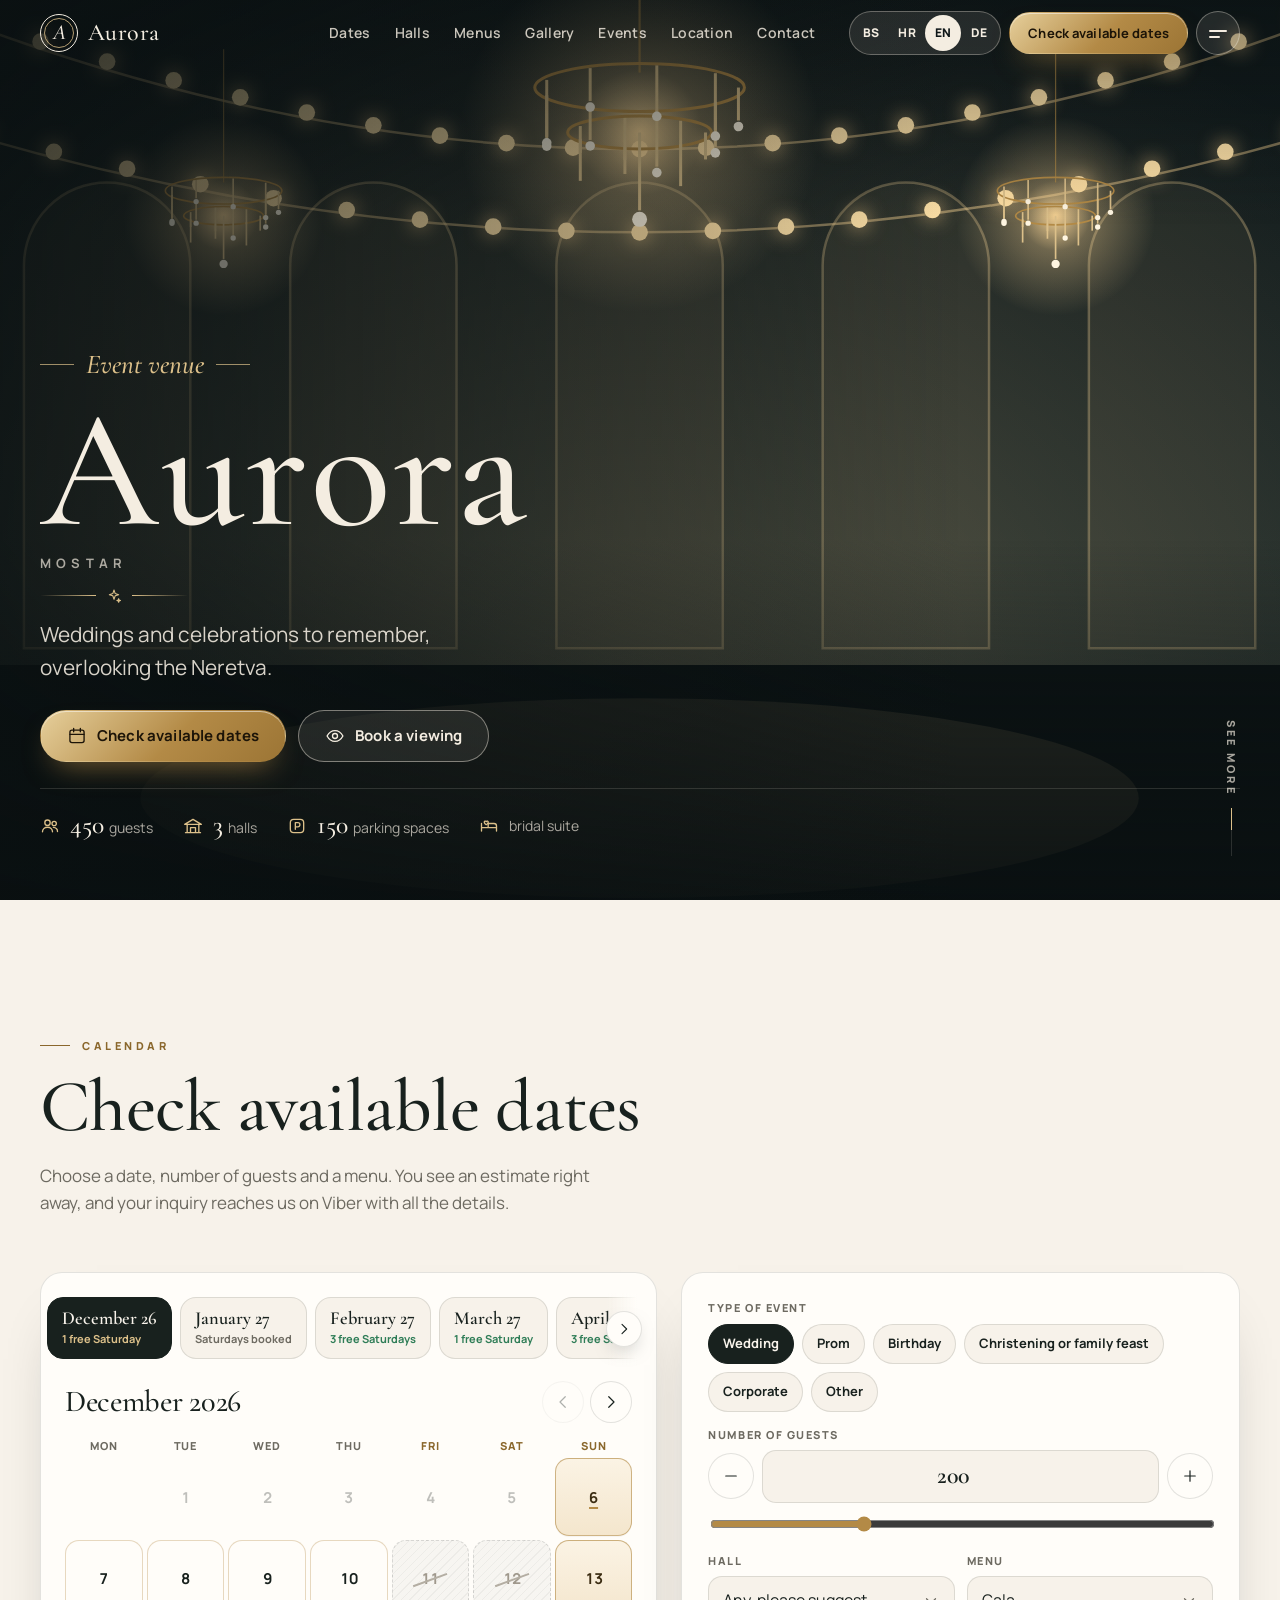
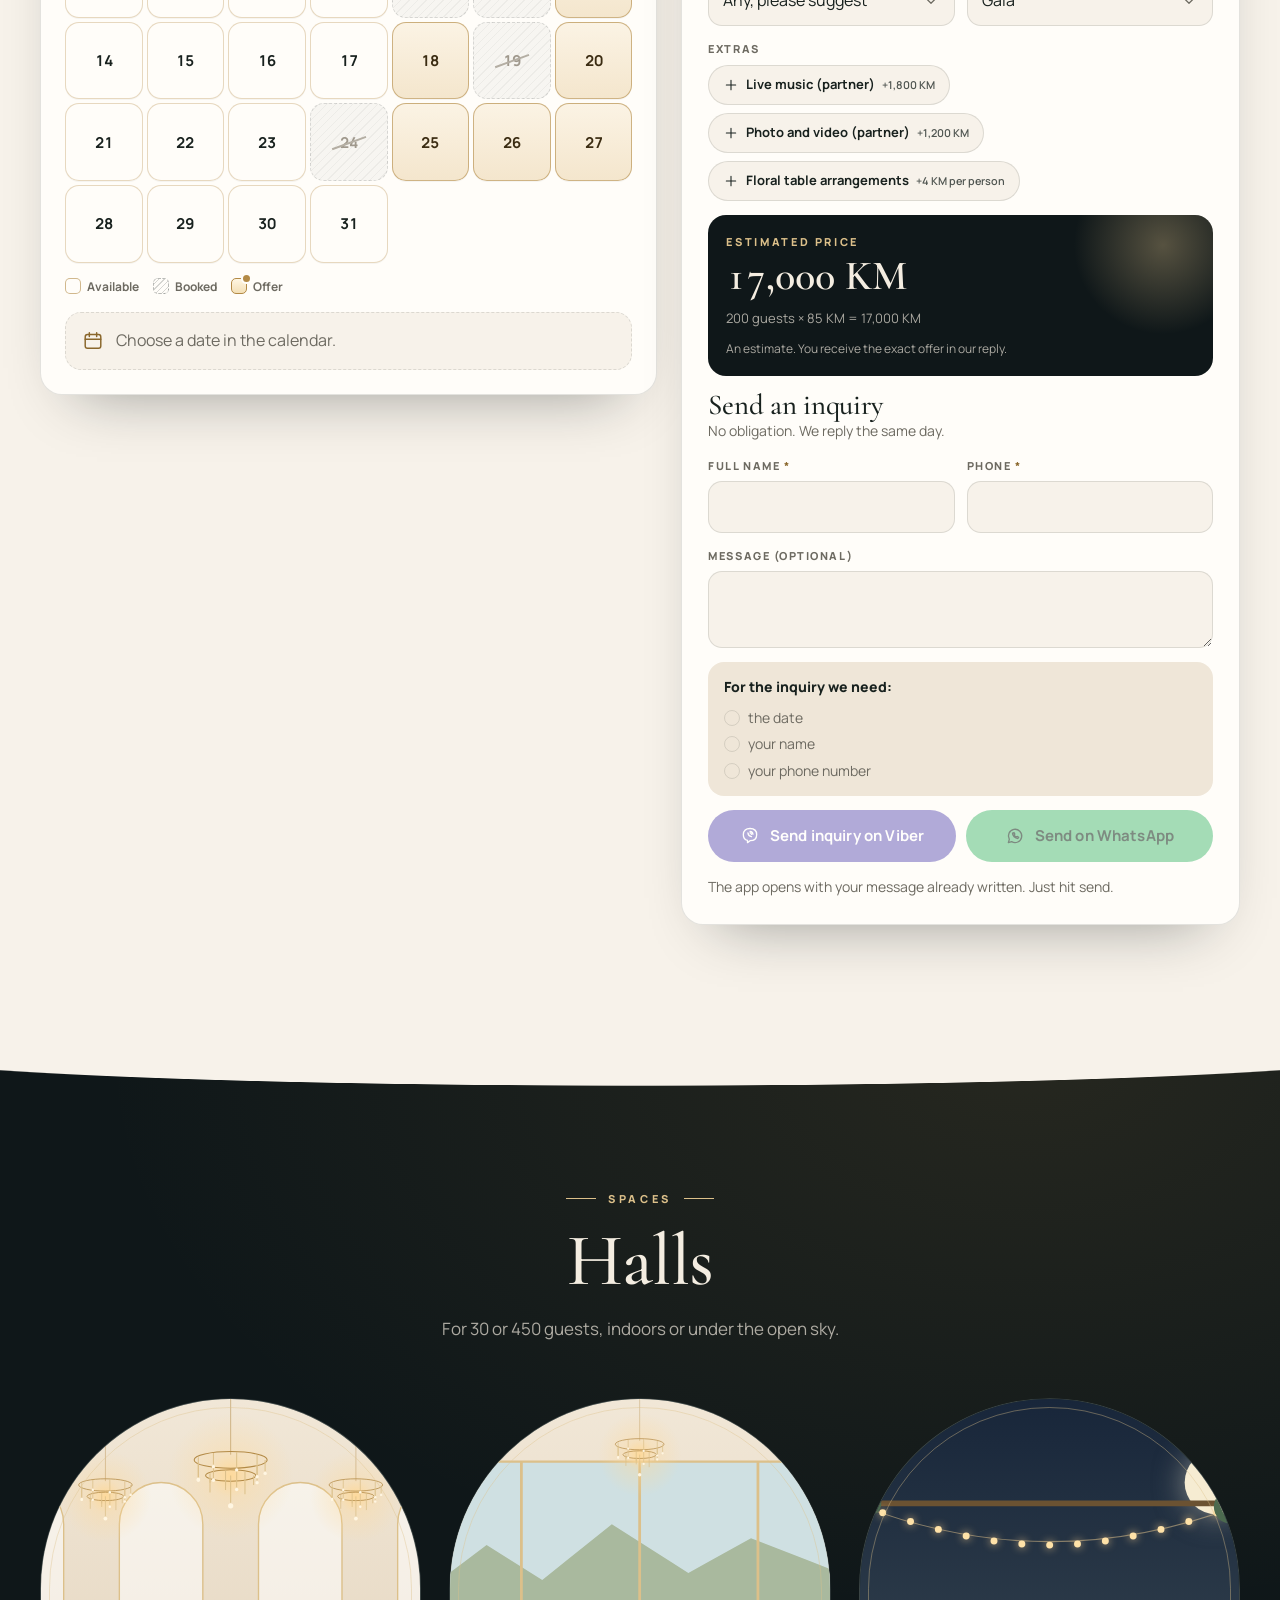
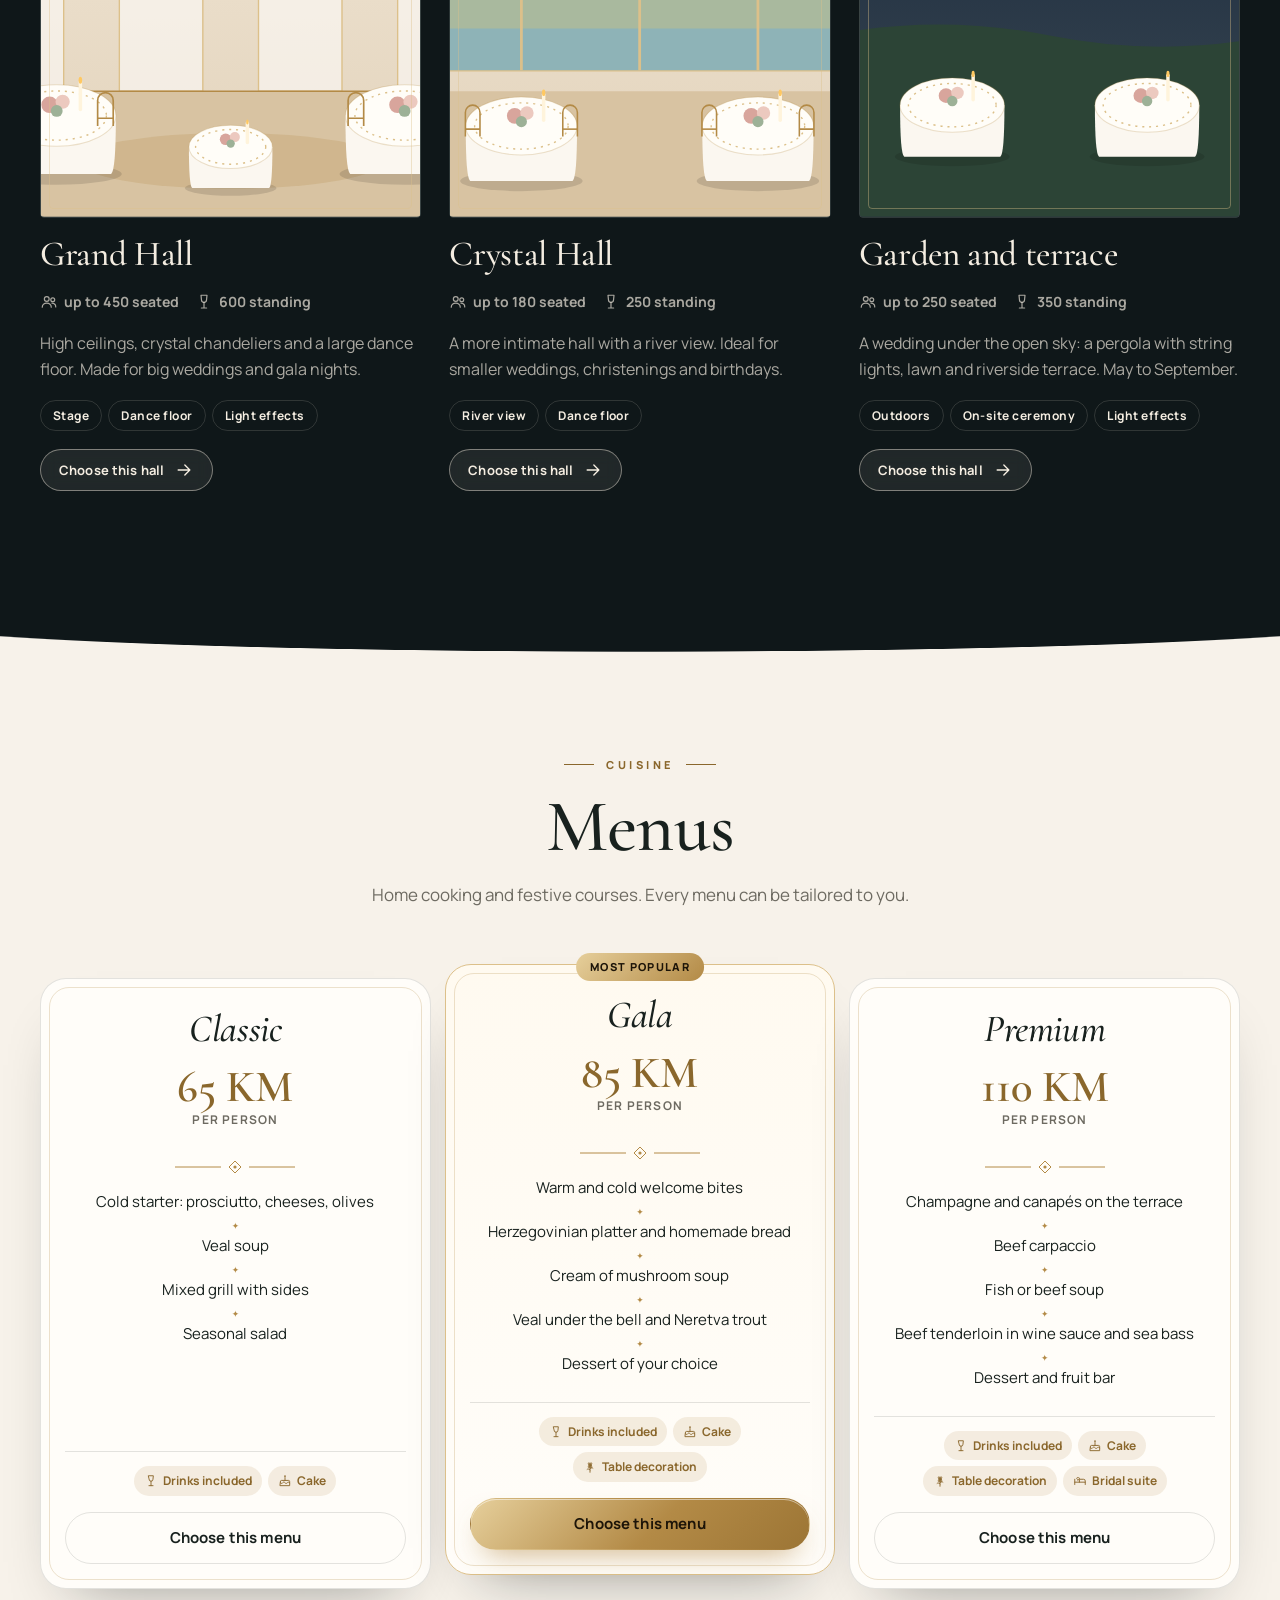
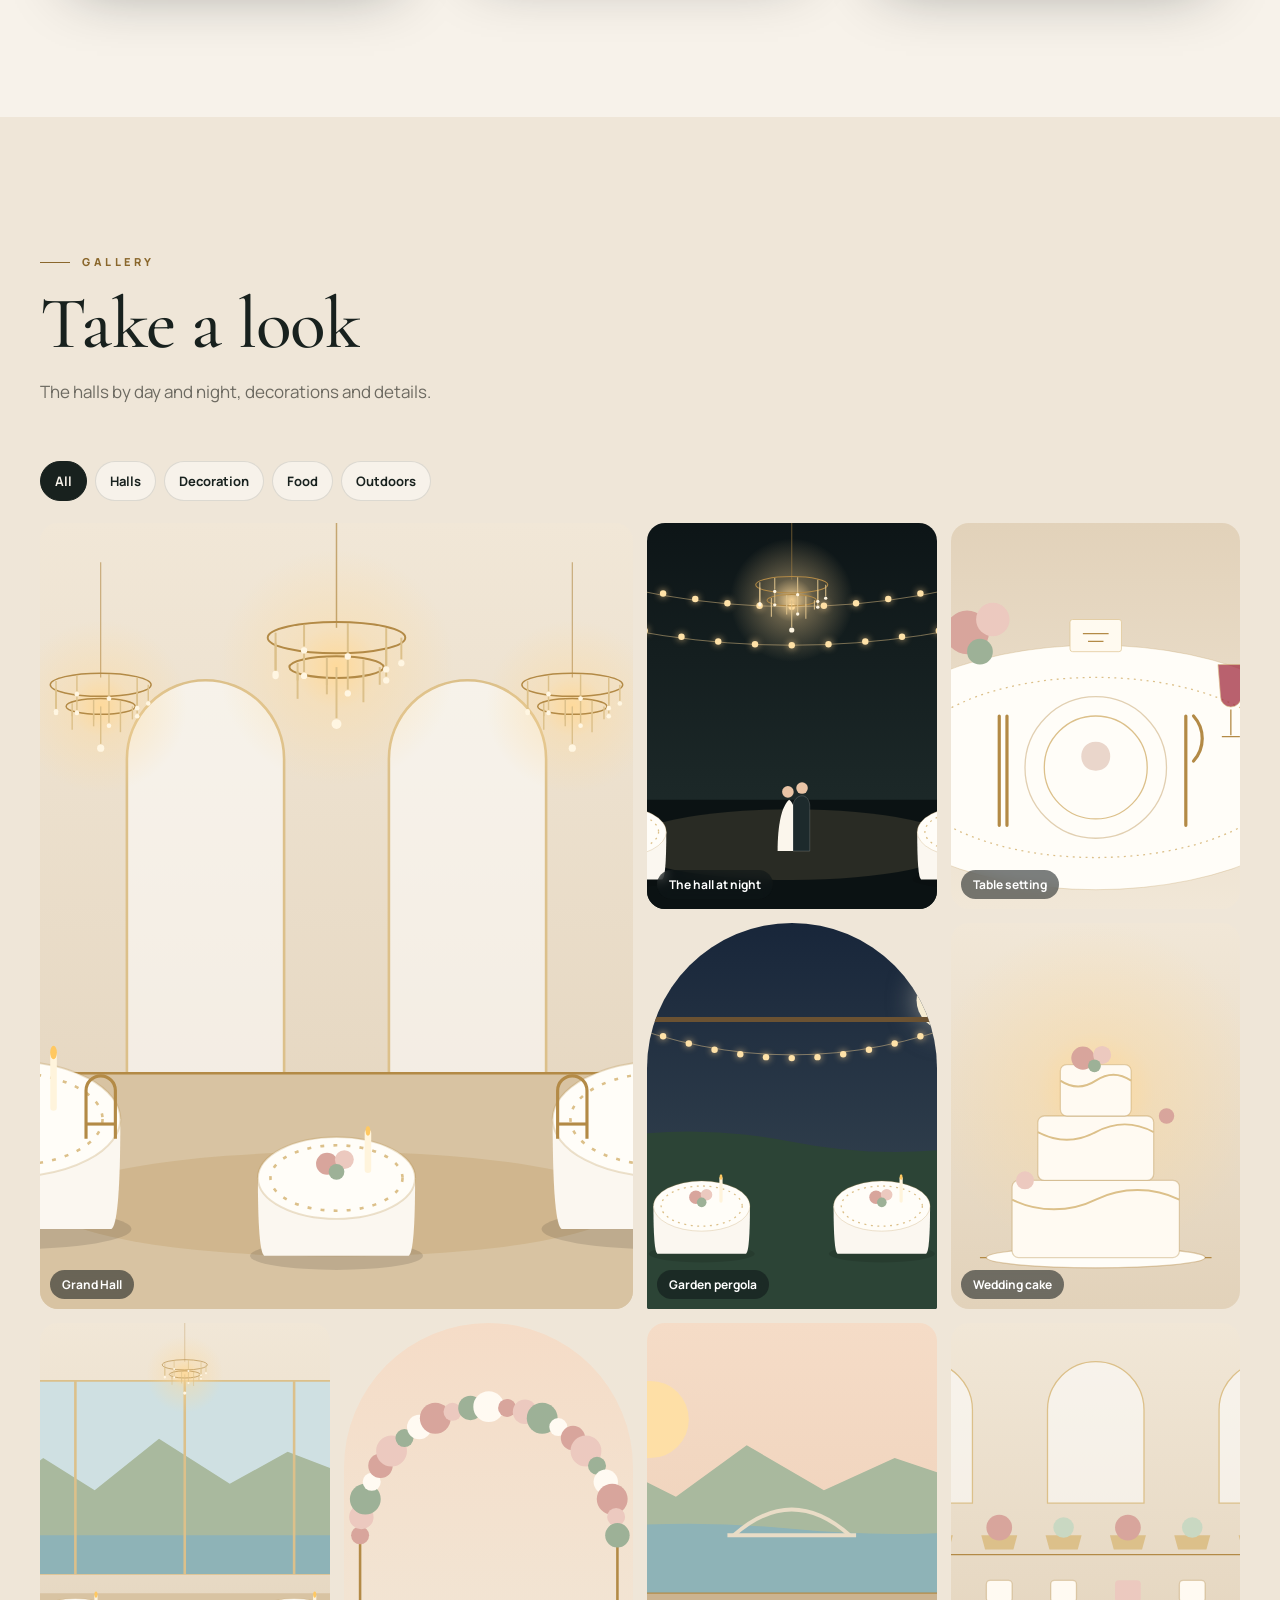
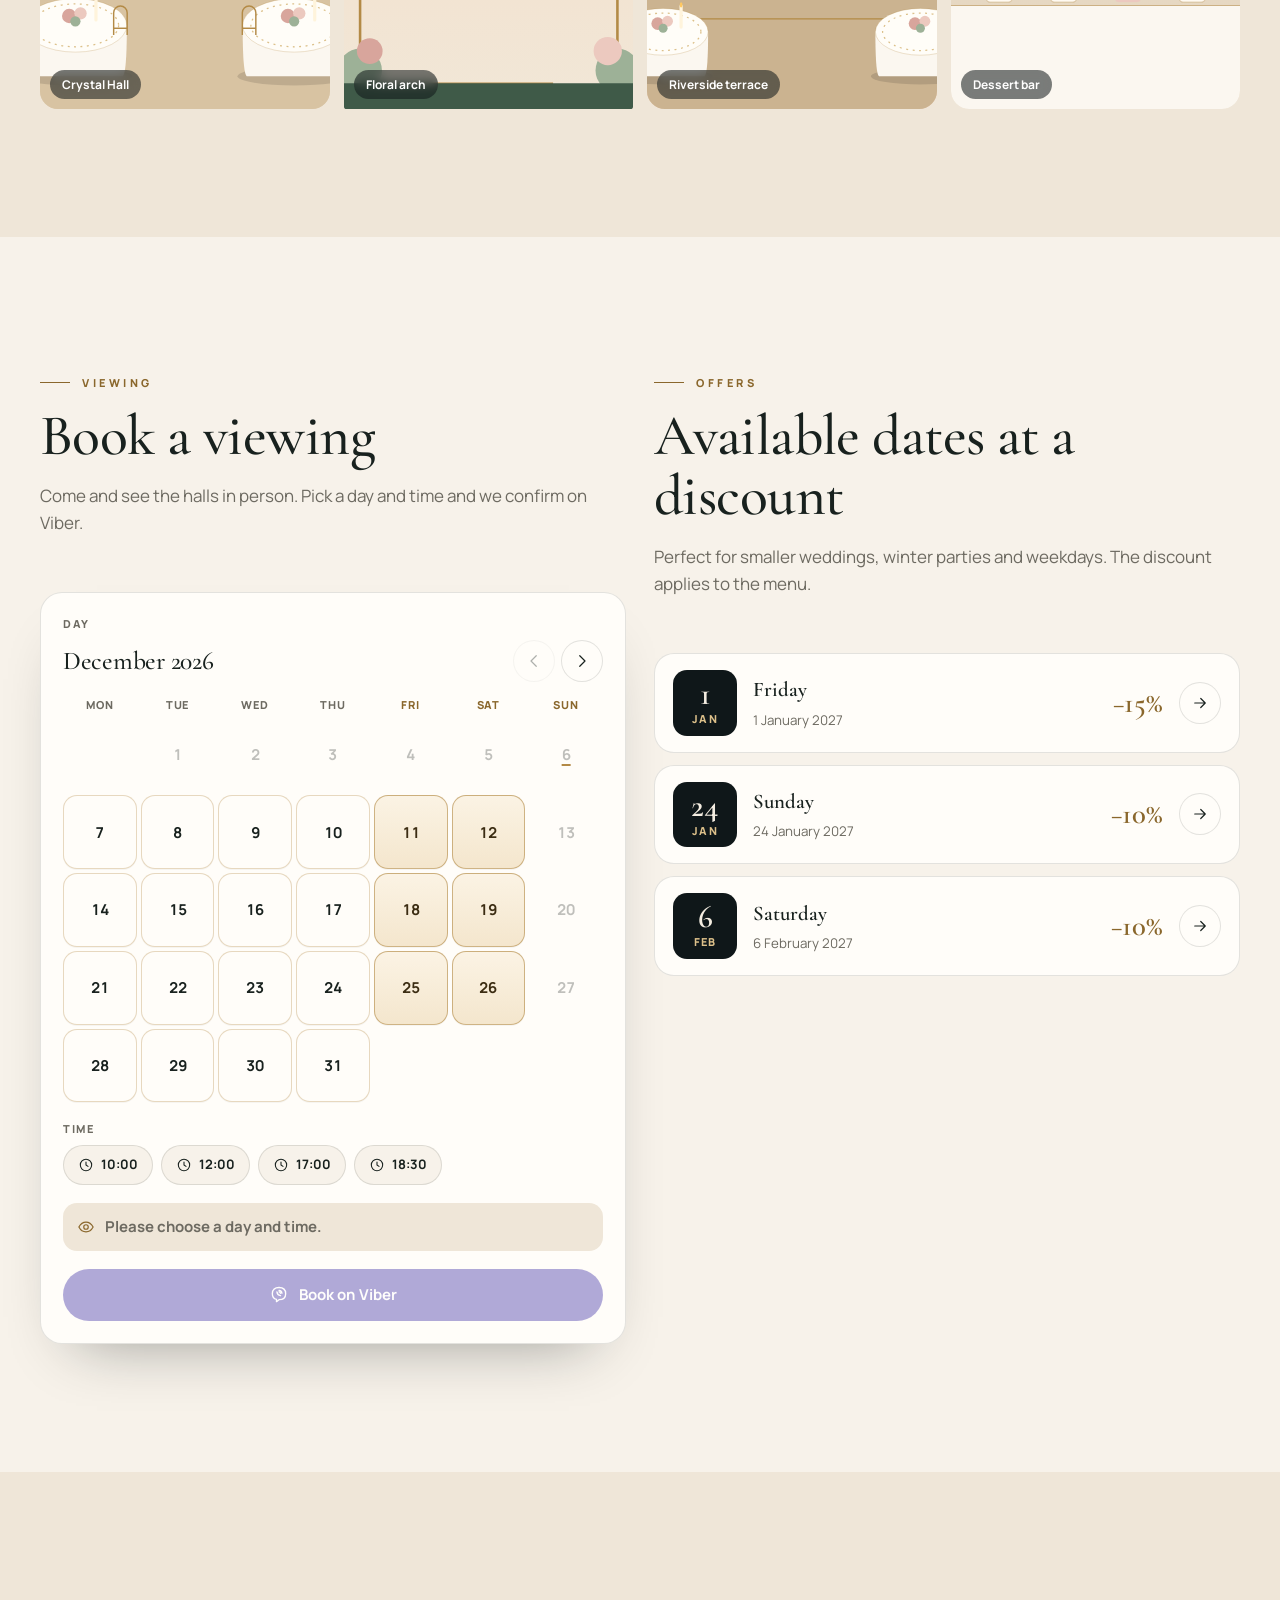
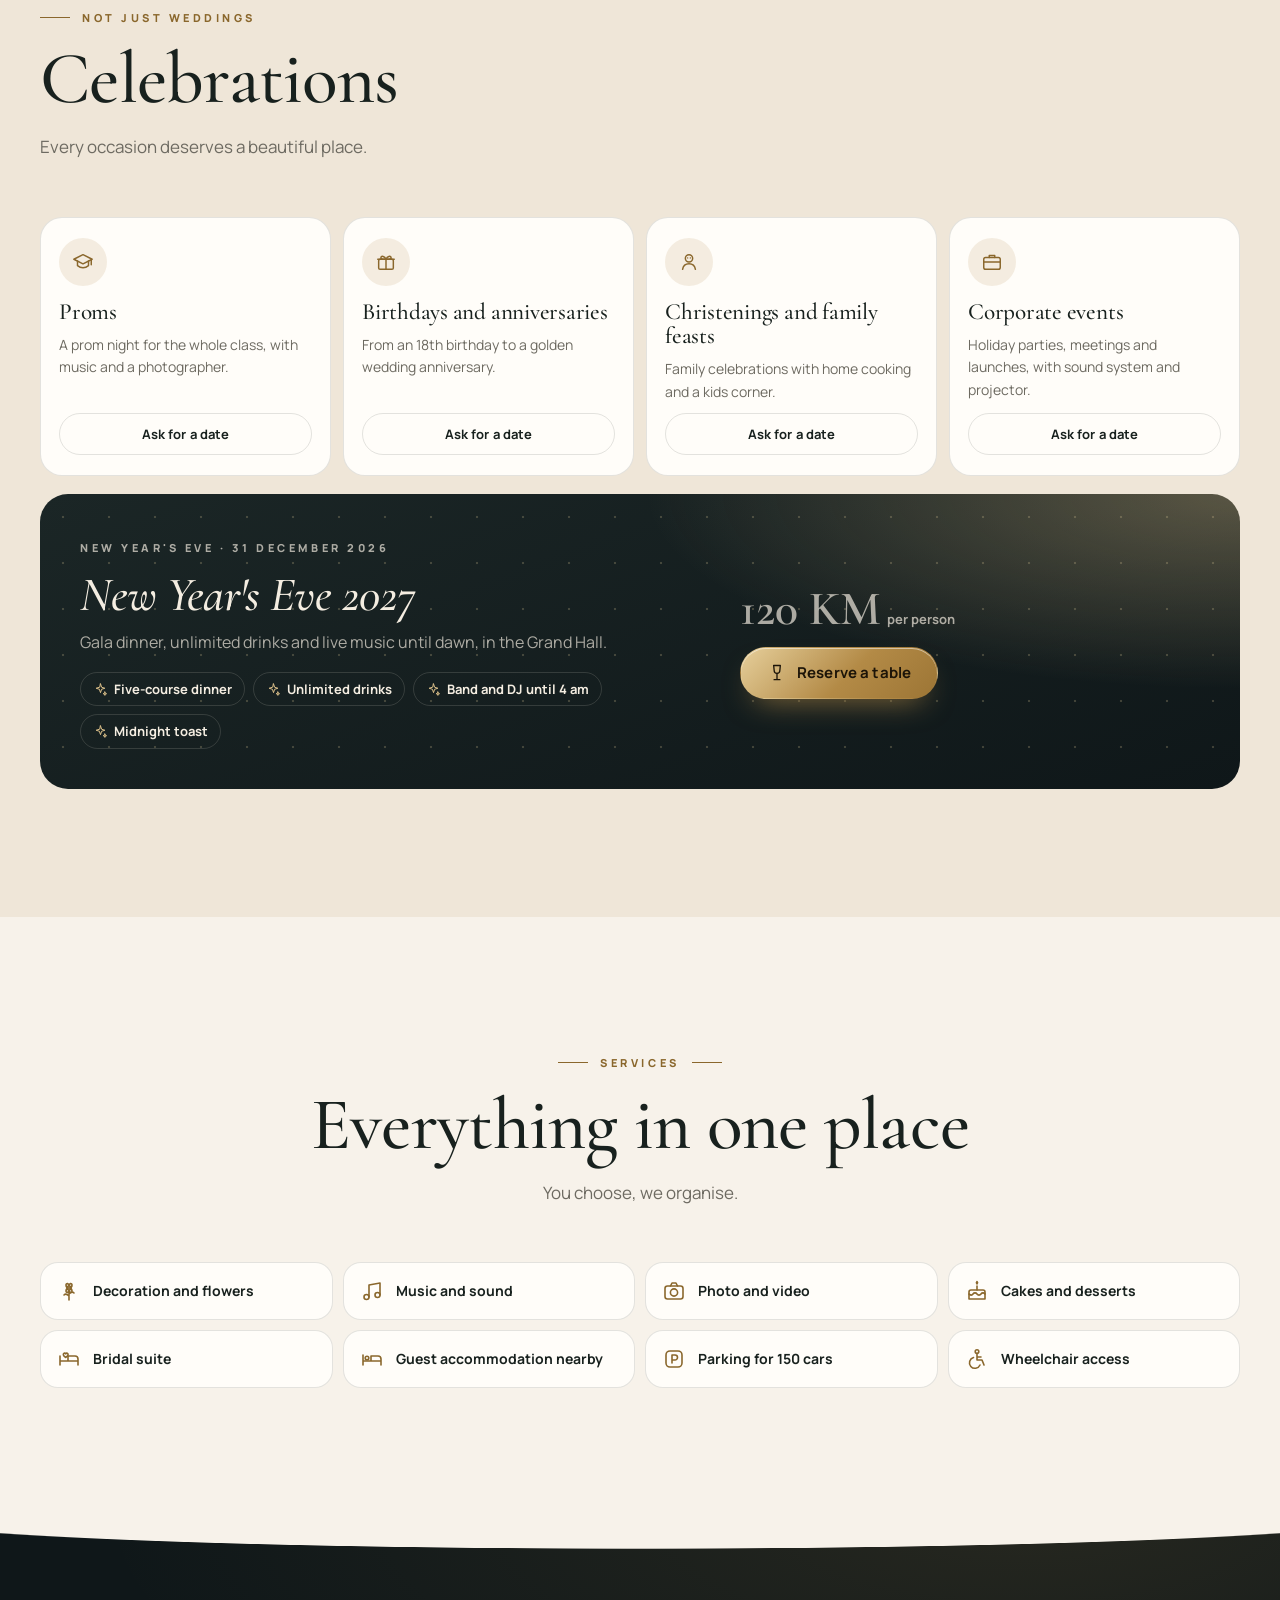
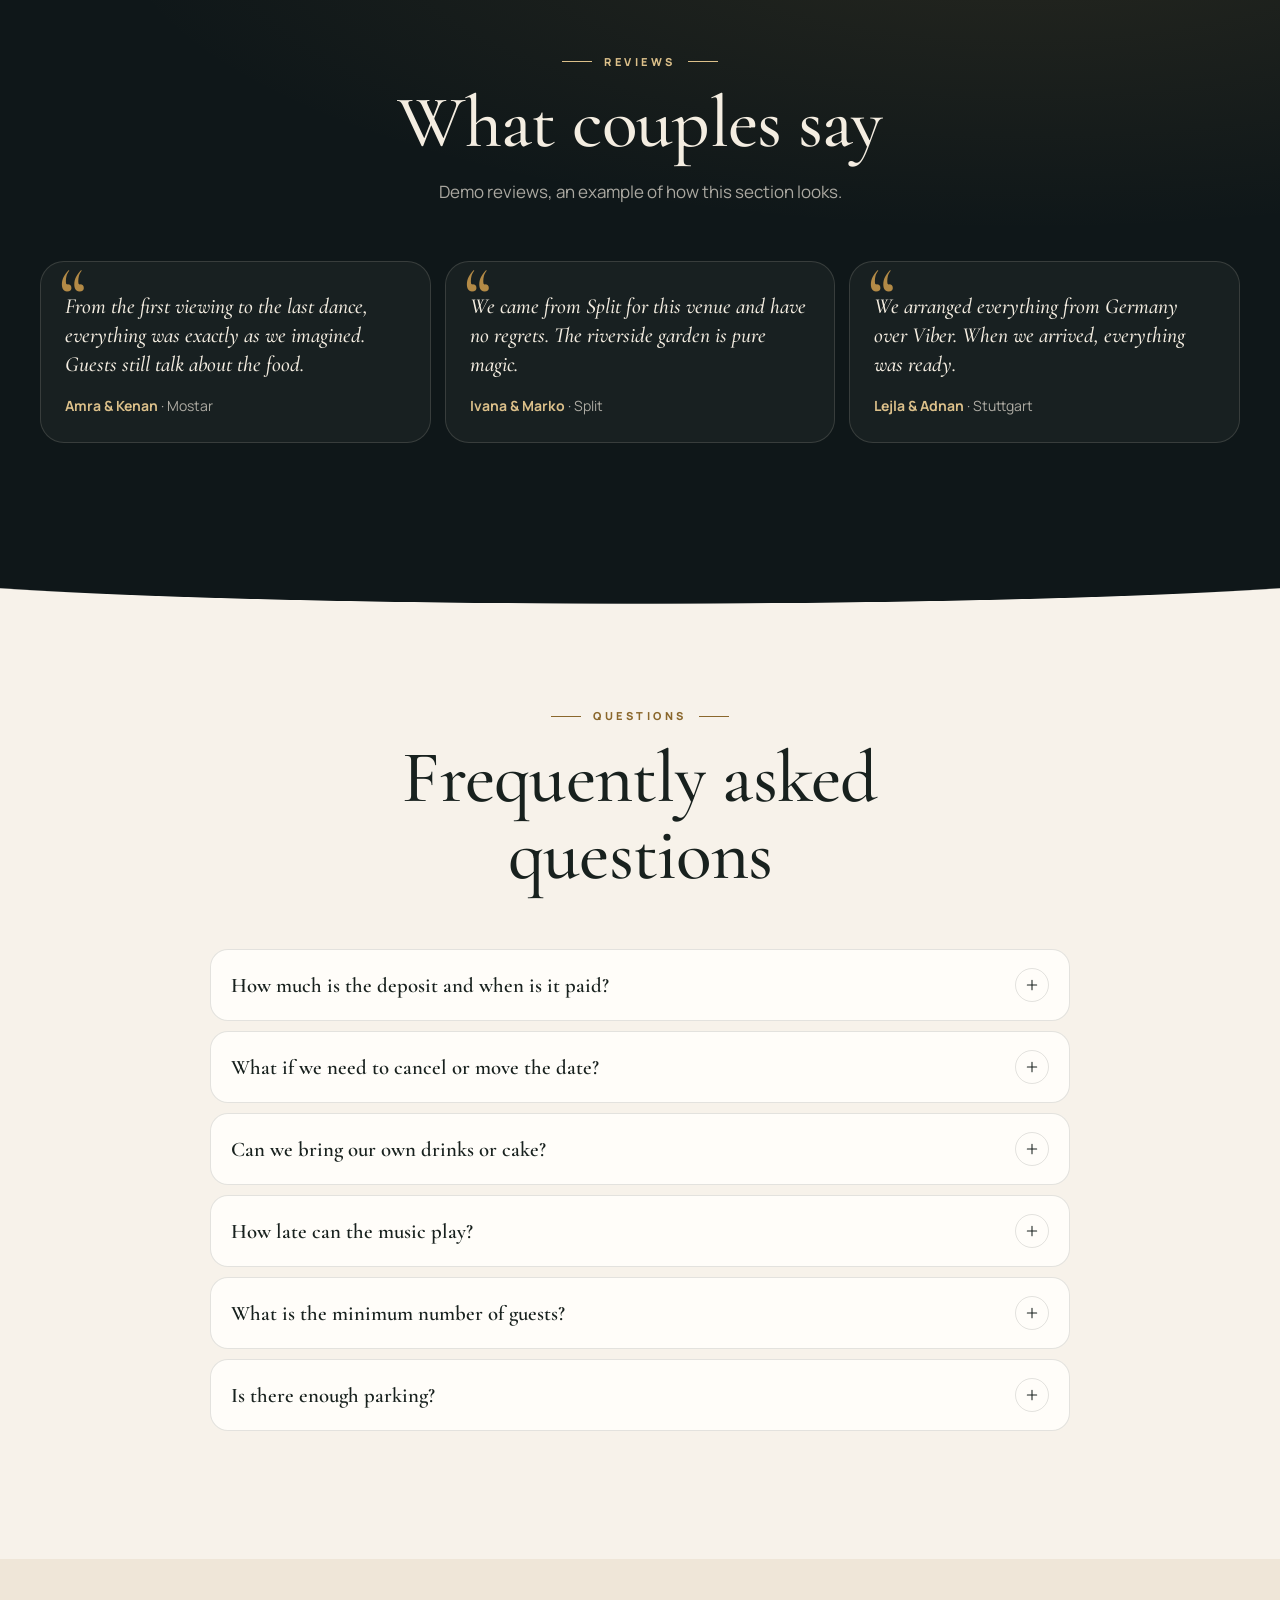
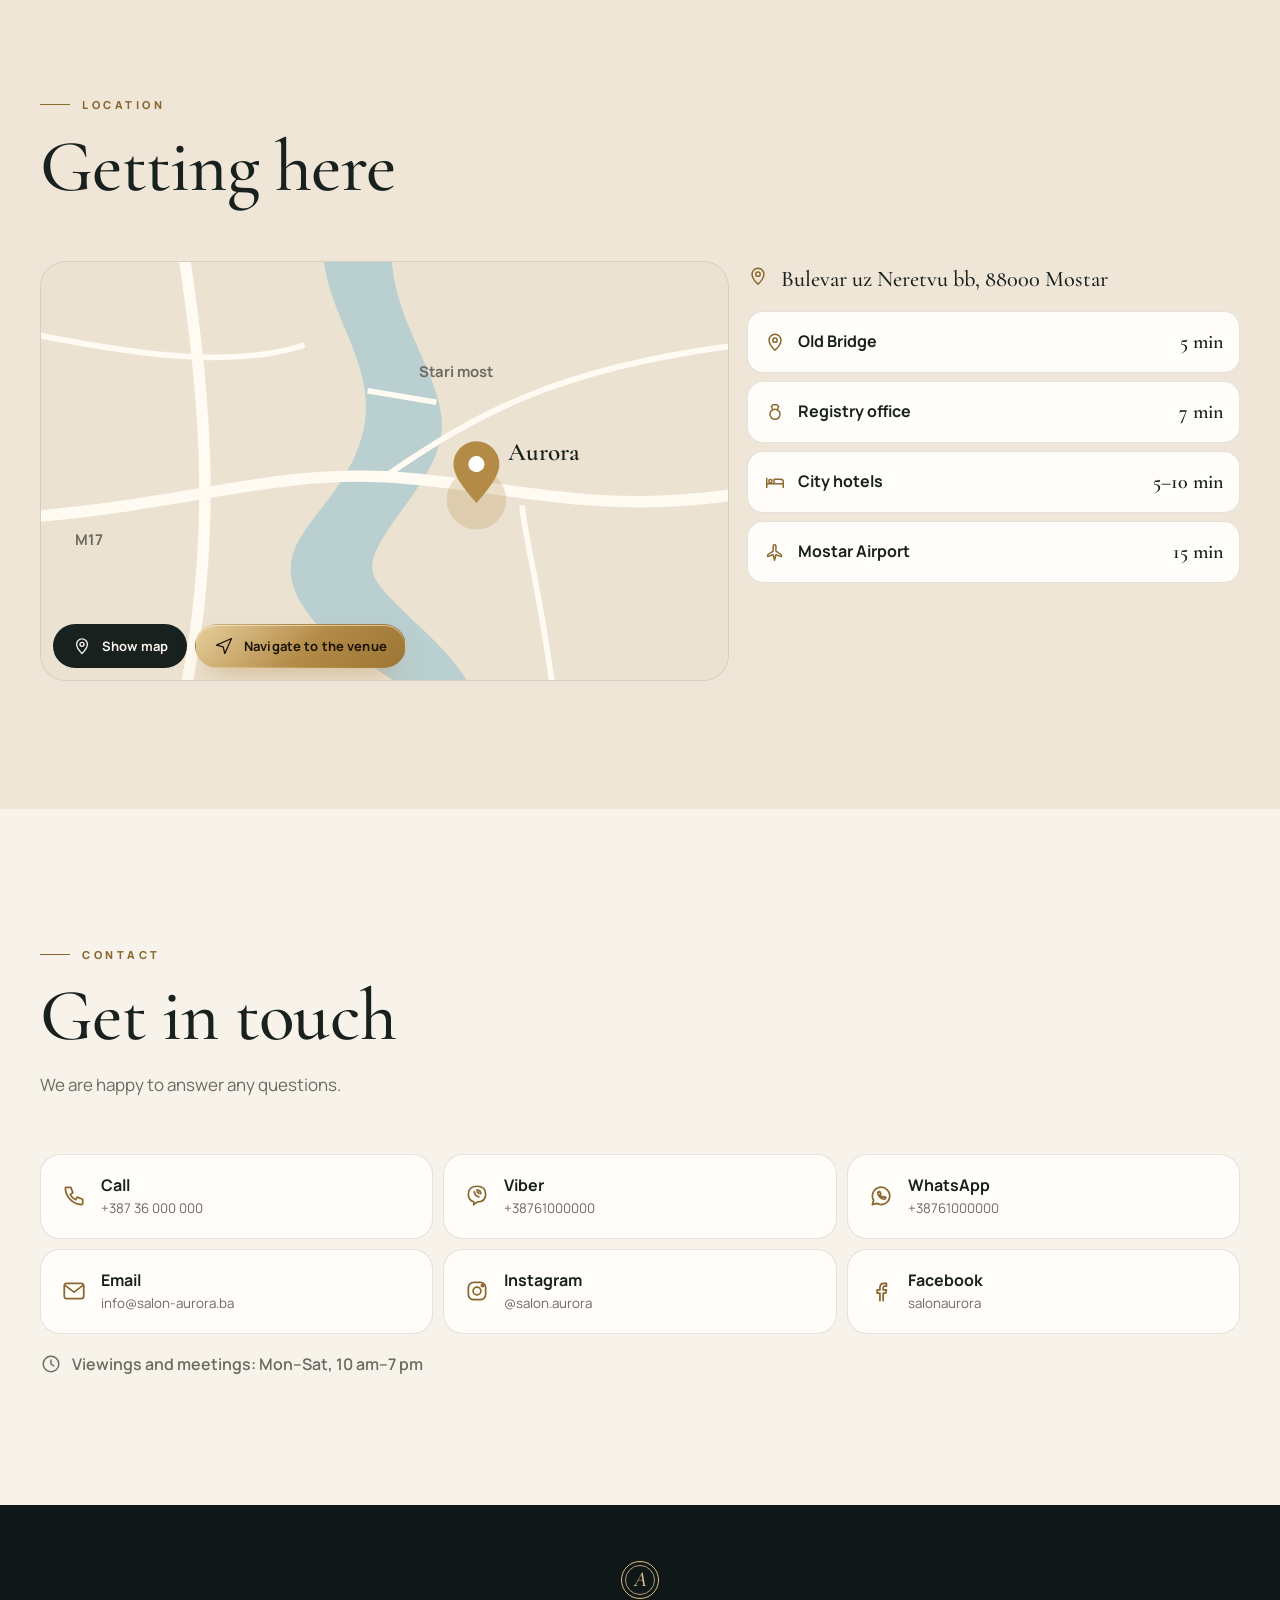
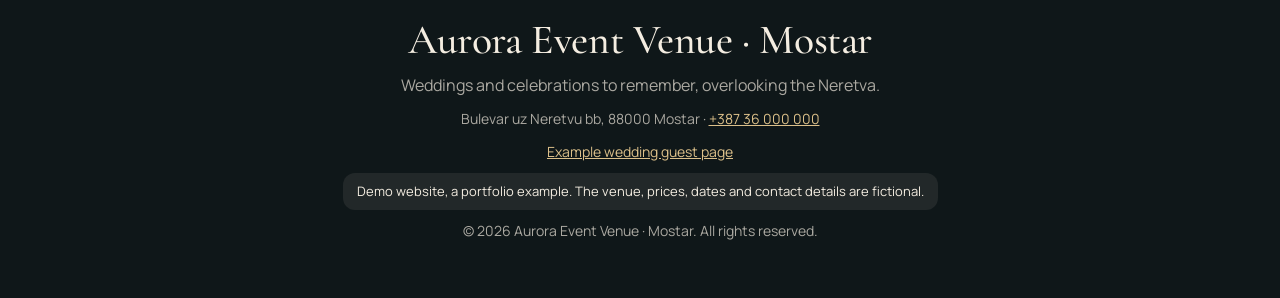
==== commit ebf612f3: "Ljepši kalendar, kalendar za razgledanje, listanje sala i menija, animacije na početnoj" ====
--- a/index.html
+++ b/index.html
@@ -50,7 +50,7 @@
 </main>
 <footer class="foot" id="foot"></footer>
 <nav class="dock" id="dock" aria-label="Brzi kontakt"></nav>
-<div class="lightbox" id="lightbox" role="dialog" aria-modal="true" aria-label="Galerija" hidden></div>
+<div class="lightbox anim-on" id="lightbox" role="dialog" aria-modal="true" aria-label="Galerija" hidden></div>
 <script src="data/salon.js"></script>
 <script src="js/i18n.js"></script>
 <script src="js/icons.js"></script>
--- a/css/style.css
+++ b/css/style.css
@@ -61,7 +61,7 @@
 .sc-shadow { fill: rgba(0, 0, 0, 0.12); }
 .sc-cloth { fill: #fbf7f0; } .sc-clothtop { fill: #fffdf8; stroke: rgba(179, 138, 70, 0.25); stroke-width: 1.5; } .sc-runner { fill: none; stroke: var(--gold-2); stroke-width: 2; stroke-dasharray: 3 7; }
 .sc-rose { fill: var(--rose); } .sc-rose2 { fill: #ecc9bf; } .sc-leaf { fill: var(--sage); } .sc-bloomw { fill: #fffaf2; }
-.sc-candle { stroke: #fff4dc; stroke-width: 5; stroke-linecap: round; } .sc-flame { fill: #ffc861; animation: flicker 1.4s ease-in-out infinite alternate; transform-box: fill-box; transform-origin: bottom; }
+.sc-candle { stroke: #fff4dc; stroke-width: 5; stroke-linecap: round; } .sc-flame { fill: #ffc861; transform-box: fill-box; transform-origin: bottom; }
 .sc-chair { fill: none; stroke: var(--gold); stroke-width: 3; }
 .sc-skin { fill: #e9c4a6; } .sc-dress { fill: #fbf6ec; } .sc-suit { fill: #1d2a2c; stroke: rgba(255, 255, 255, 0.25); }
 .sc-glasswall { fill: #cfe0e2; stroke: var(--gold-2); stroke-width: 3; } .sc-mullion { stroke: var(--gold-2); stroke-width: 4; }
@@ -73,7 +73,9 @@
 .sc-card { fill: #fffaf0; stroke: var(--gold-2); }
 .sc-cake { fill: #fffaf2; stroke: rgba(179, 138, 70, 0.35); stroke-width: 2; } .sc-icing { fill: none; stroke: var(--gold-2); stroke-width: 3; } .sc-macaron { fill: #c9d8c2; }
 .sc-archline { fill: none; stroke: var(--gold); stroke-width: 4; }
-.sc-twinkle { animation: twinkle 3.2s ease-in-out infinite; }
+/* animacije u ilustracijama rade samo dok je sekcija na ekranu (js dodaje .anim-on) */
+.anim-on .sc-twinkle { animation: twinkle 3.2s ease-in-out infinite; }
+.anim-on .sc-flame { animation: flicker 1.4s ease-in-out infinite alternate; }
 @keyframes twinkle { 50% { opacity: 0.55; } }
 @keyframes flicker { to { transform: scaleY(1.15) skewX(-4deg); } }
 
@@ -134,7 +136,29 @@
 
 /* ---------- prvi ekran ---------- */
 .hero { position: relative; min-height: 100vh; min-height: 100svh; display: flex; align-items: flex-end; overflow: hidden; color: var(--on-dark); background: var(--night); isolation: isolate; }
-.hero-art { position: absolute; inset: -4% 0 0; z-index: -2; will-change: transform; }
+.hero-art { position: absolute; inset: -4% -2% 0; z-index: -2; will-change: transform; transition: transform 0.6s cubic-bezier(0.2, 0.7, 0.2, 1); }
+.hero-dust { position: absolute; inset: 0; z-index: -1; overflow: hidden; pointer-events: none; transition: transform 0.8s cubic-bezier(0.2, 0.7, 0.2, 1); }
+.hero-dust i { position: absolute; bottom: -12px; left: var(--x); width: var(--s); height: var(--s); border-radius: 50%; background: radial-gradient(circle, #fff3d1 0%, rgba(232, 199, 132, 0.8) 40%, transparent 70%); box-shadow: 0 0 10px rgba(255, 215, 140, 0.6); opacity: 0; animation: rise var(--t) linear var(--dl) infinite; }
+@keyframes rise { 0% { transform: translate3d(0, 0, 0); opacity: 0; } 12% { opacity: 0.9; } 70% { opacity: 0.55; } 100% { transform: translate3d(var(--sw), -105vh, 0); opacity: 0; } }
+.hero-sweep { position: absolute; inset: 0; z-index: -1; overflow: hidden; pointer-events: none; }
+.hero-sweep::before { content: ''; position: absolute; top: -20%; bottom: -20%; left: 0; width: 45%; background: linear-gradient(90deg, transparent, rgba(255, 228, 170, 0.08) 50%, transparent); transform: translateX(-120%) skewX(-12deg); animation: sweep 11s 2.2s ease-in-out infinite; }
+@keyframes sweep { 0% { transform: translateX(-120%) skewX(-12deg); } 45%, 100% { transform: translateX(330%) skewX(-12deg); } }
+.hero-rule { display: flex; align-items: center; gap: 10px; margin-top: 18px; color: var(--gold-2); animation: fadeUp 1s 0.95s both; }
+.hero-rule i { display: block; width: 56px; height: 1px; background: linear-gradient(90deg, transparent, var(--gold-2)); transform-origin: right; animation: drawLine 1.2s 1.1s cubic-bezier(0.2, 0.8, 0.2, 1) both; }
+.hero-rule i:last-child { background: linear-gradient(-90deg, transparent, var(--gold-2)); transform-origin: left; }
+.hero-rule .ic { width: 16px; height: 16px; animation: spin 14s linear infinite; }
+@keyframes drawLine { from { transform: scaleX(0); } }
+@keyframes spin { to { transform: rotate(360deg); } }
+.hero-cue { position: absolute; right: max(16px, calc((100% - 1200px) / 2)); bottom: 44px; display: none; flex-direction: column; align-items: center; gap: 12px; color: var(--on-dark-muted); text-decoration: none; font-size: 0.6875rem; font-weight: 800; letter-spacing: 0.28em; text-transform: uppercase; animation: fadeUp 1s 1.6s both; }
+.hero-cue span { writing-mode: vertical-rl; }
+.hero-cue i { position: relative; display: block; width: 1px; height: 48px; overflow: hidden; background: var(--line-dark); }
+.hero-cue i::after { content: ''; position: absolute; left: 0; top: 0; width: 1px; height: 22px; background: var(--gold-2); animation: cue 2.2s cubic-bezier(0.6, 0, 0.3, 1) infinite; }
+@keyframes cue { 0% { transform: translateY(-24px); } 100% { transform: translateY(50px); } }
+.hero-cue:hover { color: var(--gold-2); }
+@media (min-width: 900px) { .hero-cue { display: flex; } }
+/* kad prvi ekran nije vidljiv, njegove animacije stanu (brži skrol) */
+.hero.is-gone .hero-dust, .hero.is-gone .hero-sweep { display: none; }
+.hero.is-gone .hero-cue i::after, .hero.is-gone .hero-rule .ic, .hero.is-gone .hero-art > *, .hero.is-gone .hero-shine { animation-play-state: paused; }
 .hero-art .scene, .hero-art img, .hero-art video { width: 100%; height: 100%; object-fit: cover; }
 .hero-art > * { animation: heroZoom 30s ease-in-out infinite alternate; transform-origin: 50% 60%; }
 @keyframes heroZoom { to { transform: scale(1.06); } }
@@ -147,7 +171,7 @@
 .hero-shine { background: linear-gradient(100deg, var(--on-dark) 40%, #fff6dd 50%, var(--on-dark) 60%) 0 0 / 250% 100%; -webkit-background-clip: text; background-clip: text; color: transparent; animation: shine 6s 2s ease-in-out infinite; }
 @keyframes shine { 0%, 60% { background-position: 100% 0; } 100% { background-position: -50% 0; } }
 .hero-city { display: block; margin-top: 14px; font-family: var(--sans); font-size: 0.8125rem; font-weight: 700; letter-spacing: 0.4em; text-transform: uppercase; color: var(--on-dark-muted); animation: fadeUp 1s 0.9s both; }
-.hero-tag { margin-top: 18px; max-width: 32ch; font-size: clamp(1.05rem, 1rem + 0.5vw, 1.3rem); color: rgba(244, 237, 225, 0.88); animation: fadeUp 1s 1s both; }
+.hero-tag { margin-top: 14px; max-width: 32ch; font-size: clamp(1.05rem, 1rem + 0.5vw, 1.3rem); color: rgba(244, 237, 225, 0.88); animation: fadeUp 1s 1s both; }
 .hero-ctas { display: flex; flex-wrap: wrap; gap: 12px; margin-top: 26px; animation: fadeUp 1s 1.15s both; }
 .hero-stats { list-style: none; margin: 26px 0 0; padding: 16px 0 0; display: grid; grid-template-columns: repeat(2, minmax(0, 1fr)); gap: 12px 18px; border-top: 1px solid var(--line-dark); animation: fadeUp 1s 1.3s both; }
 .hero-stats li { display: flex; align-items: center; gap: 10px; font-size: 0.875rem; color: var(--on-dark-muted); }
@@ -191,7 +215,21 @@
 .book-grid > *, .view-grid > *, .loc-grid > * { min-width: 0; }
 .card { background: var(--card); border: 1px solid var(--line); border-radius: var(--radius); box-shadow: var(--shadow); }
 .cal-card { padding: 18px; }
-.month-strip { display: flex; gap: 8px; margin: -4px -18px 16px; padding: 4px 18px 6px; overflow-x: auto; scroll-snap-type: x proximity; scrollbar-width: none; }
+.ms-wrap { position: relative; margin: -4px -18px 16px; }
+.month-strip { display: flex; gap: 8px; padding: 4px 18px 6px; overflow-x: auto; scroll-snap-type: x proximity; scrollbar-width: none; overscroll-behavior-x: contain; }
+.month-strip.is-drag { cursor: grabbing; scroll-snap-type: none; user-select: none; }
+.month-strip.is-drag .ms-chip { pointer-events: none; }
+/* blagi prelaz na rubovima kad ima još mjeseci */
+.ms-wrap::before, .ms-wrap::after { content: ''; position: absolute; top: 0; bottom: 0; z-index: 1; width: 44px; pointer-events: none; opacity: 0; transition: opacity 0.25s; }
+.ms-wrap::before { left: 0; background: linear-gradient(90deg, var(--card) 30%, transparent); border-radius: var(--radius) 0 0 0; }
+.ms-wrap::after { right: 0; background: linear-gradient(-90deg, var(--card) 30%, transparent); }
+.ms-wrap.can-l::before, .ms-wrap.can-r::after { opacity: 1; }
+.ms-arrow { display: none; position: absolute; top: 50%; z-index: 2; place-items: center; width: 36px; height: 36px; margin-top: -18px; border-radius: 50%; border: 1px solid var(--line); background: var(--card); color: var(--ink); box-shadow: 0 8px 20px -10px rgba(16, 24, 26, 0.5); opacity: 0; pointer-events: none; transition: opacity 0.25s, border-color 0.2s; }
+.ms-arrow:hover { border-color: var(--gold); }
+.ms-arrow .ic { width: 16px; height: 16px; }
+.ms-prev { left: 8px; } .ms-next { right: 8px; }
+.ms-wrap.can-l .ms-prev, .ms-wrap.can-r .ms-next { opacity: 1; pointer-events: auto; }
+@media (hover: hover) and (pointer: fine) { .ms-arrow { display: grid; } .month-strip { cursor: grab; } }
 .month-strip::-webkit-scrollbar { display: none; }
 .ms-chip { flex: none; scroll-snap-align: start; display: grid; gap: 2px; min-width: 104px; padding: 10px 14px; border-radius: 16px; border: 1px solid var(--line); background: var(--bg); text-align: left; transition: border-color 0.25s, background-color 0.25s, transform 0.25s; }
 .ms-chip b { font-family: var(--serif); font-size: 1.15rem; font-weight: 600; text-transform: capitalize; line-height: 1.1; }
@@ -210,21 +248,35 @@
 .cal-dow, .cal-grid { display: grid; grid-template-columns: repeat(7, minmax(0, 1fr)); gap: 4px; }
 .cal-dow span { text-align: center; font-size: 0.6875rem; font-weight: 800; letter-spacing: 0.08em; text-transform: uppercase; color: var(--muted); padding: 4px 0; }
 .cal-dow span:nth-child(n+5) { color: var(--gold-ink); }
-.cal-day { position: relative; display: grid; place-items: center; aspect-ratio: 1; min-height: 40px; border: 1px solid transparent; border-radius: 14px; background: transparent; font-weight: 700; font-size: 0.9375rem; font-variant-numeric: tabular-nums; transition: background-color 0.2s, border-color 0.2s, color 0.2s, transform 0.2s; }
-.cal-day.is-weekend:not(:disabled) { background: var(--gold-soft); }
+.cal-day { position: relative; display: flex; flex-direction: column; align-items: center; justify-content: center; gap: 1px; aspect-ratio: 1; min-height: 40px; padding: 0; border: 1px solid transparent; border-radius: 14px; background: transparent; font-weight: 700; font-size: 0.9375rem; line-height: 1; font-variant-numeric: tabular-nums; transition: background-color 0.2s, border-color 0.2s, color 0.2s, transform 0.2s, box-shadow 0.2s; }
+/* slobodno: jasan okvir; vikend: zlatna pozadina */
+.cal-day.is-free { background: var(--card); border-color: rgba(179, 138, 70, 0.32); box-shadow: 0 1px 0 rgba(24, 33, 30, 0.04); }
+.cal-day.is-free.is-weekend { background: linear-gradient(180deg, #fbf3e4, #f4e6cd); border-color: rgba(179, 138, 70, 0.6); color: #3b2c12; }
+.cal-day.is-free:hover { border-color: var(--gold); box-shadow: 0 8px 18px -10px rgba(179, 138, 70, 0.8); }
 .cal-day:hover:not(:disabled) { border-color: var(--gold); transform: translateY(-1px); }
-.cal-day:disabled { cursor: default; color: rgba(24, 33, 30, 0.3); }
-.cal-day.is-busy { color: var(--busy); background: repeating-linear-gradient(135deg, transparent 0 5px, rgba(24, 33, 30, 0.05) 5px 6px); }
+.cal-day:disabled { cursor: default; color: rgba(24, 33, 30, 0.28); }
+.cal-day.is-busy { color: #9f988c; border: 1px dashed rgba(24, 33, 30, 0.14); background: repeating-linear-gradient(135deg, rgba(24, 33, 30, 0.035) 0 5px, rgba(24, 33, 30, 0.08) 5px 6px); }
 .cal-day.is-busy::after { content: ''; position: absolute; left: 26%; right: 26%; top: 50%; height: 1.5px; background: var(--busy); transform: rotate(-20deg); }
-.cal-day.is-offer::before { content: ''; position: absolute; top: 6px; right: 6px; width: 7px; height: 7px; border-radius: 50%; background: var(--gold); box-shadow: 0 0 0 3px rgba(179, 138, 70, 0.2); }
-.cal-day.is-today { border-color: var(--line); }
-.cal-day.is-sel, .cal-day.is-sel.is-weekend:not(:disabled) { background: var(--ink); color: var(--bg); border-color: var(--ink); animation: pop 0.45s cubic-bezier(0.2, 0.9, 0.2, 1.3); }
-.cal-day.is-sel::before { background: var(--gold-2); }
+/* akcija: zlatni okvir, veća tačka koja pulsira i popust ispod broja */
+.cal-day.is-offer { border: 1.5px solid var(--gold); background: linear-gradient(180deg, #fff6e2, #f3dfb6); color: #3b2c12; }
+.cal-day.is-offer::before, .cal-day.is-offer::after { content: ''; position: absolute; top: -4px; right: -4px; width: 11px; height: 11px; border-radius: 50%; background: var(--gold); }
+.cal-day.is-offer::before { z-index: 1; box-shadow: 0 0 0 2px var(--card); }
+.cal-day.is-offer::after { opacity: 0; }
+.anim-on .cal-day.is-offer::after { animation: ping 1.8s cubic-bezier(0, 0, 0.2, 1) infinite; }
+@keyframes ping { 0% { transform: scale(1); opacity: 0.75; } 80%, 100% { transform: scale(2.6); opacity: 0; } }
+.cd-off { font-size: 0.5625rem; font-weight: 800; letter-spacing: 0.02em; color: var(--gold-ink); }
+.cal-day.is-today .cd-n { text-decoration: underline 2px var(--gold); text-underline-offset: 4px; }
+.cal-day.is-sel, .cal-day.is-sel.is-free.is-weekend, .cal-day.is-sel.is-offer { background: var(--ink); color: var(--bg); border-color: var(--ink); animation: pop 0.45s cubic-bezier(0.2, 0.9, 0.2, 1.3); }
+.cal-day.is-sel::before { background: var(--gold-2); box-shadow: none; } .cal-day.is-sel::after { background: var(--gold-2); }
+.cal-day.is-sel .cd-off { color: var(--gold-2); }
+.cal-day.is-sel { box-shadow: 0 0 0 3px var(--card), 0 0 0 4.5px var(--gold), 0 12px 24px -12px rgba(16, 24, 26, 0.7); }
 @keyframes pop { 40% { transform: scale(1.12); } }
 .cal-legend { display: flex; flex-wrap: wrap; gap: 14px; margin-top: 14px; font-size: 0.75rem; font-weight: 700; color: var(--muted); }
 .cal-legend span { display: inline-flex; align-items: center; gap: 6px; }
-.cal-legend i { width: 14px; height: 14px; border-radius: 5px; display: inline-block; }
-.lg-free { background: var(--gold-soft); border: 1px solid var(--gold-2); } .lg-busy { background: repeating-linear-gradient(135deg, transparent 0 3px, rgba(24, 33, 30, 0.18) 3px 4px); border: 1px solid var(--line); } .lg-offer { background: var(--gold); border-radius: 50% !important; width: 9px !important; height: 9px !important; }
+.cal-legend i { width: 16px; height: 16px; border-radius: 5px; display: inline-block; }
+.lg-free { background: var(--card); border: 1px solid rgba(179, 138, 70, 0.6); } .lg-busy { background: repeating-linear-gradient(135deg, transparent 0 3px, rgba(24, 33, 30, 0.18) 3px 4px); border: 1px dashed rgba(24, 33, 30, 0.3); }
+.lg-offer { position: relative; background: linear-gradient(180deg, #fff6e2, #f3dfb6); border: 1.5px solid var(--gold); }
+.lg-offer::after { content: ''; position: absolute; top: -4px; right: -4px; width: 7px; height: 7px; border-radius: 50%; background: var(--gold); box-shadow: 0 0 0 2px var(--card); }
 .date-pick { display: flex; align-items: center; gap: 12px; margin-top: 16px; padding: 14px 16px; border-radius: 16px; background: var(--bg); border: 1px dashed var(--line); min-height: 58px; }
 .date-pick .ic { color: var(--gold-ink); }
 .date-pick.has-date { border-style: solid; border-color: var(--gold-2); background: linear-gradient(135deg, rgba(179, 138, 70, 0.1), transparent); animation: glowIn 0.8s ease; }
@@ -290,6 +342,25 @@
 @media (min-width: 640px) { .send-btns { grid-template-columns: 1fr 1fr; } .cal-card { padding: 24px; } .form-card { padding: 26px; } }
 @media (min-width: 1000px) { .book-grid { grid-template-columns: minmax(0, 1.05fr) minmax(0, 0.95fr); align-items: start; gap: 24px; } .form-card { position: sticky; top: 84px; } }
 
+/* ---------- listanje: tačkice, strelice i animirana oznaka "prevucite" ---------- */
+.car-ui { display: none; align-items: center; justify-content: center; flex-wrap: wrap; gap: 10px 14px; margin: -6px 0 14px; }
+.car-ui.is-on { display: flex; }
+.car-dots { display: flex; gap: 6px; }
+.car-dots i { width: 7px; height: 7px; border-radius: 99px; background: var(--line); transition: width 0.35s cubic-bezier(0.2, 0.9, 0.2, 1), background-color 0.3s; }
+.car-dots i.on { width: 26px; background: var(--gold); }
+.car-dark .car-dots i { background: var(--line-dark); } .car-dark .car-dots i.on { background: var(--gold-2); }
+.car-arrow { display: none; place-items: center; width: 38px; height: 38px; border-radius: 50%; border: 1px solid var(--line); background: var(--card); color: var(--ink); transition: opacity 0.2s, border-color 0.2s; }
+.car-arrow:disabled { opacity: 0.3; cursor: default; }
+.car-arrow .ic { width: 16px; height: 16px; }
+.car-dark .car-arrow { background: rgba(244, 237, 225, 0.06); border-color: var(--line-dark); color: var(--on-dark); }
+.car-hint { flex-basis: 100%; display: inline-flex; align-items: center; justify-content: center; gap: 8px; font-size: 0.75rem; font-weight: 800; letter-spacing: 0.08em; text-transform: uppercase; color: var(--gold-ink); transition: opacity 0.4s; }
+.car-dark .car-hint { color: var(--gold-2); }
+.car-hint .ic { width: 22px; height: 22px; }
+.anim-on .car-hint .ic { animation: swipe 1.8s ease-in-out infinite; }
+@keyframes swipe { 0%, 100% { transform: translateX(6px); } 50% { transform: translateX(-6px); } }
+.car-ui.touched .car-hint { opacity: 0; pointer-events: none; }
+@media (hover: hover) and (pointer: fine) { .car-arrow { display: grid; } .car-hint { display: none; } }
+
 /* ---------- sale (tamna sekcija) ---------- */
 .halls { display: grid; gap: 22px; }
 .hall { display: grid; gap: 18px; }
@@ -305,11 +376,14 @@
 .feat-list { list-style: none; margin: 0; padding: 0; display: flex; flex-wrap: wrap; gap: 6px; }
 .feat-list li { padding: 5px 12px; border-radius: 999px; border: 1px solid var(--line-dark); font-size: 0.75rem; font-weight: 700; letter-spacing: 0.04em; color: var(--on-dark); }
 .hall .btn-ghost { justify-self: start; }
+@media (max-width: 759px) { .halls { grid-auto-flow: column; grid-auto-columns: 84%; gap: 16px; margin: 0 -16px; padding: 0 16px 10px; overflow-x: auto; scroll-snap-type: x mandatory; scrollbar-width: none; overscroll-behavior-x: contain; } .halls::-webkit-scrollbar { display: none; } .hall { scroll-snap-align: center; } }
 @media (min-width: 760px) { .halls { grid-template-columns: repeat(3, minmax(0, 1fr)); gap: 28px; } }
 
 /* ---------- meniji ---------- */
 .menus { display: grid; grid-auto-flow: column; grid-auto-columns: 86%; gap: 14px; margin: 0 -16px; padding: 10px 16px 20px; overflow-x: auto; scroll-snap-type: x mandatory; scrollbar-width: none; }
 .menus::-webkit-scrollbar { display: none; }
+.menus { overscroll-behavior-x: contain; }
+@media (max-width: 899px) { .menus { align-items: start; } }
 .menu-card { position: relative; scroll-snap-align: center; display: flex; flex-direction: column; gap: 16px; padding: 30px 24px 24px; border-radius: 26px; background: var(--card); border: 1px solid var(--line); box-shadow: var(--shadow); text-align: center; }
 .menu-card::before { content: ''; position: absolute; inset: 8px; border-radius: 20px; border: 1px solid rgba(179, 138, 70, 0.25); pointer-events: none; }
 .menu-card.is-featured { background: linear-gradient(180deg, #fffaf0, var(--card)); border-color: var(--gold-2); }
@@ -359,13 +433,11 @@
 /* ---------- razgledanje i akcije ---------- */
 .view-grid { display: grid; grid-template-columns: minmax(0, 1fr); gap: 56px; }
 .view-grid h2 { font-size: clamp(2.4rem, 1.6rem + 3vw, 3.6rem); }
-.view-card { padding: 22px; display: grid; gap: 16px; }
-.day-strip { display: flex; gap: 8px; margin: 0 -22px; padding: 2px 22px 6px; overflow-x: auto; scrollbar-width: none; }
-.day-strip::-webkit-scrollbar { display: none; }
-.day-chip { flex: none; display: grid; justify-items: center; gap: 2px; width: 62px; padding: 10px 0; border-radius: 16px; border: 1px solid var(--line); background: var(--bg); transition: all 0.2s; }
-.day-chip small { font-size: 0.6875rem; font-weight: 800; letter-spacing: 0.08em; text-transform: uppercase; color: var(--muted); }
-.day-chip b { font-family: var(--serif); font-size: 1.6rem; font-weight: 600; line-height: 1; }
-.day-chip[aria-pressed='true'] { background: var(--ink); border-color: var(--ink); color: var(--bg); } .day-chip[aria-pressed='true'] small { color: var(--gold-2); }
+.view-card { padding: 22px; display: grid; gap: 18px; }
+.view-cal .cal-head h3 { font-size: 1.6rem; }
+.view-need { display: flex; align-items: center; gap: 10px; padding: 12px 14px; border-radius: 14px; background: var(--bg-2); font-weight: 700; font-size: 0.9375rem; color: var(--muted); transition: background-color 0.3s, color 0.3s; }
+.view-need .ic { width: 18px; height: 18px; color: var(--gold-ink); }
+.view-need.ok { background: rgba(47, 125, 87, 0.1); color: var(--ink); } .view-need.ok .ic { color: var(--ok); }
 .offers { list-style: none; margin: 0; padding: 0; display: grid; gap: 12px; }
 .offer { display: flex; align-items: center; gap: 16px; padding: 16px 18px; border-radius: 20px; background: var(--card); border: 1px solid var(--line); }
 .offer-date { display: grid; justify-items: center; min-width: 64px; padding: 8px 6px; border-radius: 14px; background: var(--night); color: var(--on-dark); }
@@ -387,7 +459,8 @@
 .event .btn { margin-top: auto; }
 .event .ev-ic + h3 { margin-top: 4px; }
 .ny { position: relative; overflow: hidden; margin-top: 18px; display: grid; gap: 16px; padding: 28px 24px; border-radius: 28px; color: var(--on-dark); background: radial-gradient(90% 120% at 100% 0%, rgba(220, 192, 138, 0.35), transparent 55%), linear-gradient(160deg, #1b2626, var(--night)); }
-.ny::before { content: ''; position: absolute; inset: 0; background-image: radial-gradient(circle, rgba(255, 230, 170, 0.8) 1px, transparent 1.6px); background-size: 46px 46px; opacity: 0.25; animation: drift 30s linear infinite; }
+.ny::before { content: ''; position: absolute; inset: 0; background-image: radial-gradient(circle, rgba(255, 230, 170, 0.8) 1px, transparent 1.6px); background-size: 46px 46px; opacity: 0.25; }
+.anim-on .ny::before { animation: drift 30s linear infinite; }
 @keyframes drift { to { background-position: 46px 92px; } }
 .ny > * { position: relative; }
 .ny .eyebrow::before { display: none; }
@@ -432,8 +505,9 @@
 .map-actions { position: absolute; left: 12px; right: 12px; bottom: 12px; display: flex; flex-wrap: wrap; gap: 8px; }
 .map-actions .btn { min-height: 44px; }
 .mp-water { fill: #b9cfd0; } .mp-land { fill: #ece2d1; } .mp-road { fill: none; stroke: #fffaf2; stroke-width: 10; stroke-linecap: round; } .mp-road2 { fill: none; stroke: #fffaf2; stroke-width: 5; }
-.mp-pin { fill: var(--gold); } .mp-pulse { fill: var(--gold); opacity: 0.25; transform-box: fill-box; transform-origin: center; animation: pulse 2.4s ease-out infinite; }
+.mp-pin { fill: var(--gold); } .mp-pulse { fill: var(--gold); opacity: 0.25; transform-box: fill-box; transform-origin: center; }
 .mp-label { fill: var(--muted); font: 700 13px var(--sans); }
+.anim-on .mp-pulse { animation: pulse 2.4s ease-out infinite; }
 @keyframes pulse { from { transform: scale(0.5); opacity: 0.5; } to { transform: scale(1.8); opacity: 0; } }
 .loc-side { display: grid; gap: 14px; align-content: start; }
 .addr { display: flex; gap: 12px; align-items: flex-start; font-family: var(--serif); font-size: 1.4rem; }
@@ -591,4 +665,5 @@
   .reveal { opacity: 1; transform: none; }
   .split .w > span, .h1-name span { transform: none; }
   .arch-img { clip-path: none; }
+  .hero-dust, .hero-sweep { display: none; }
 }
